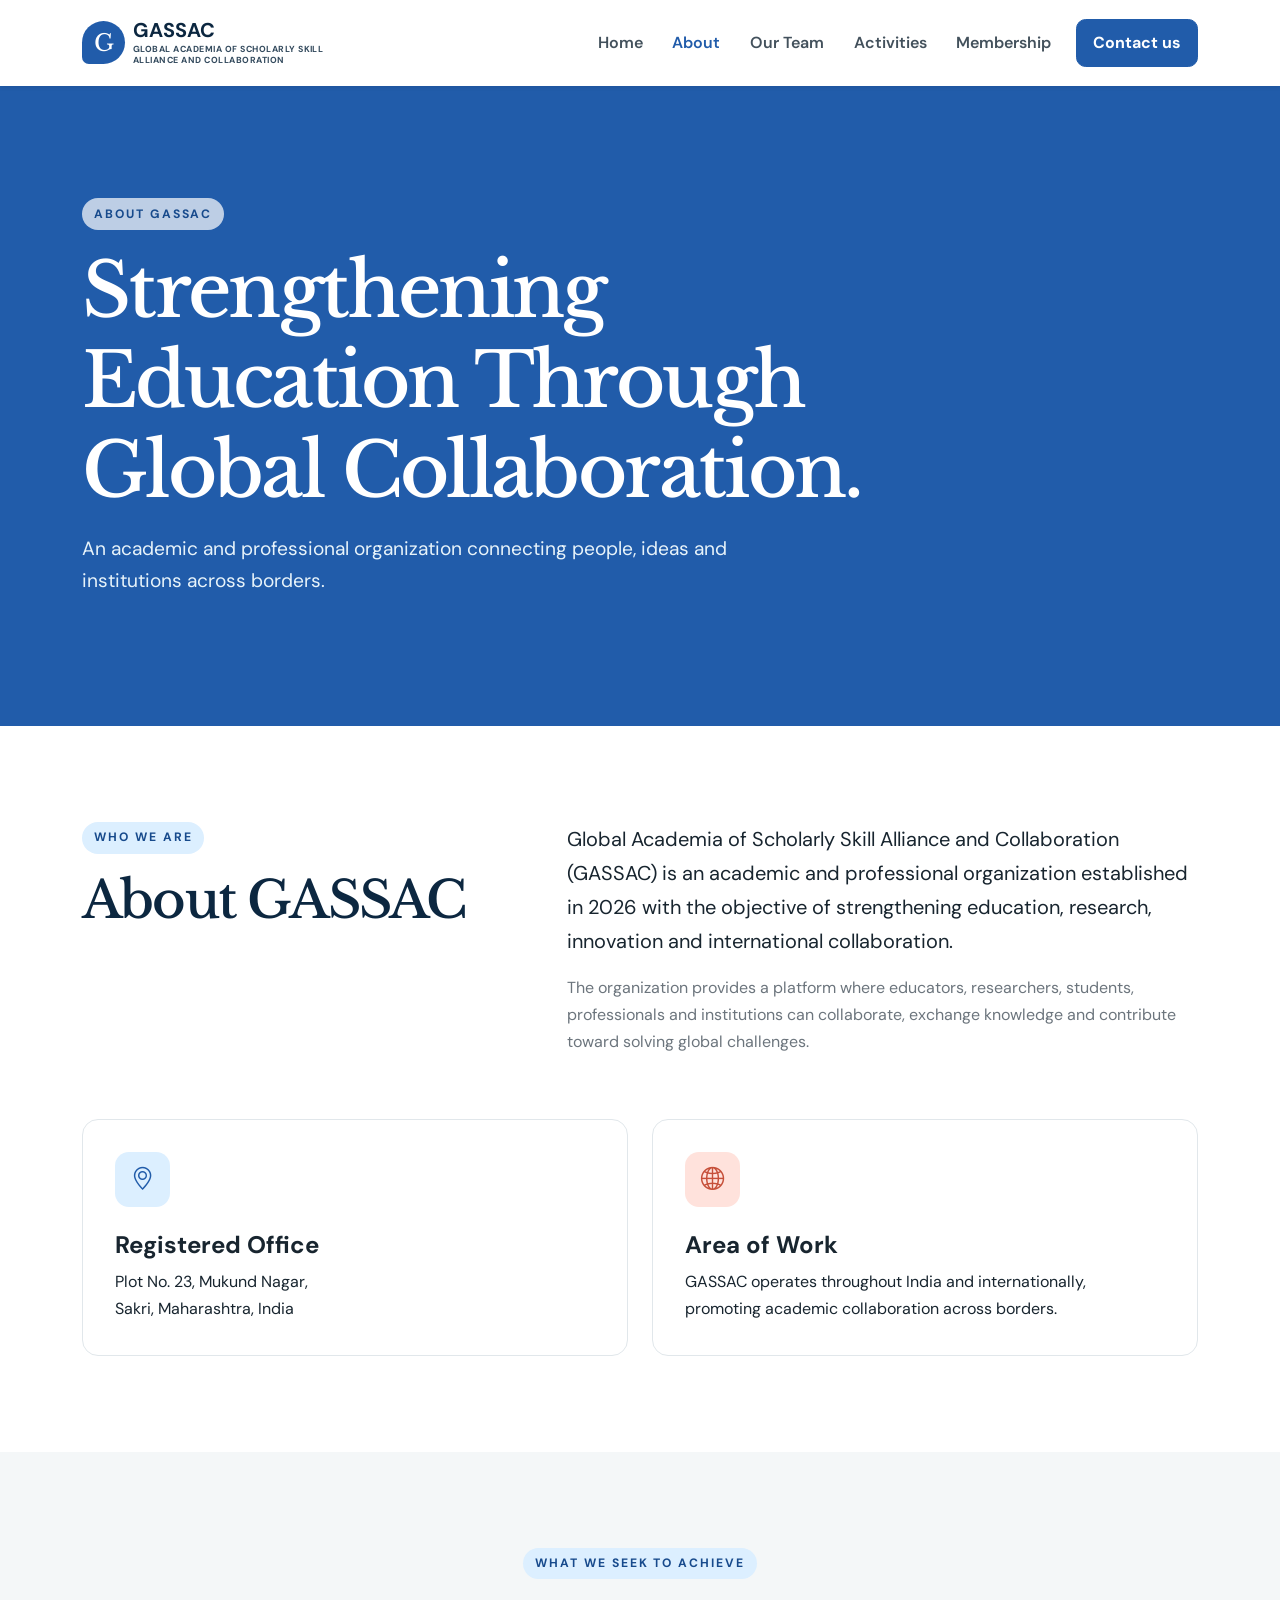
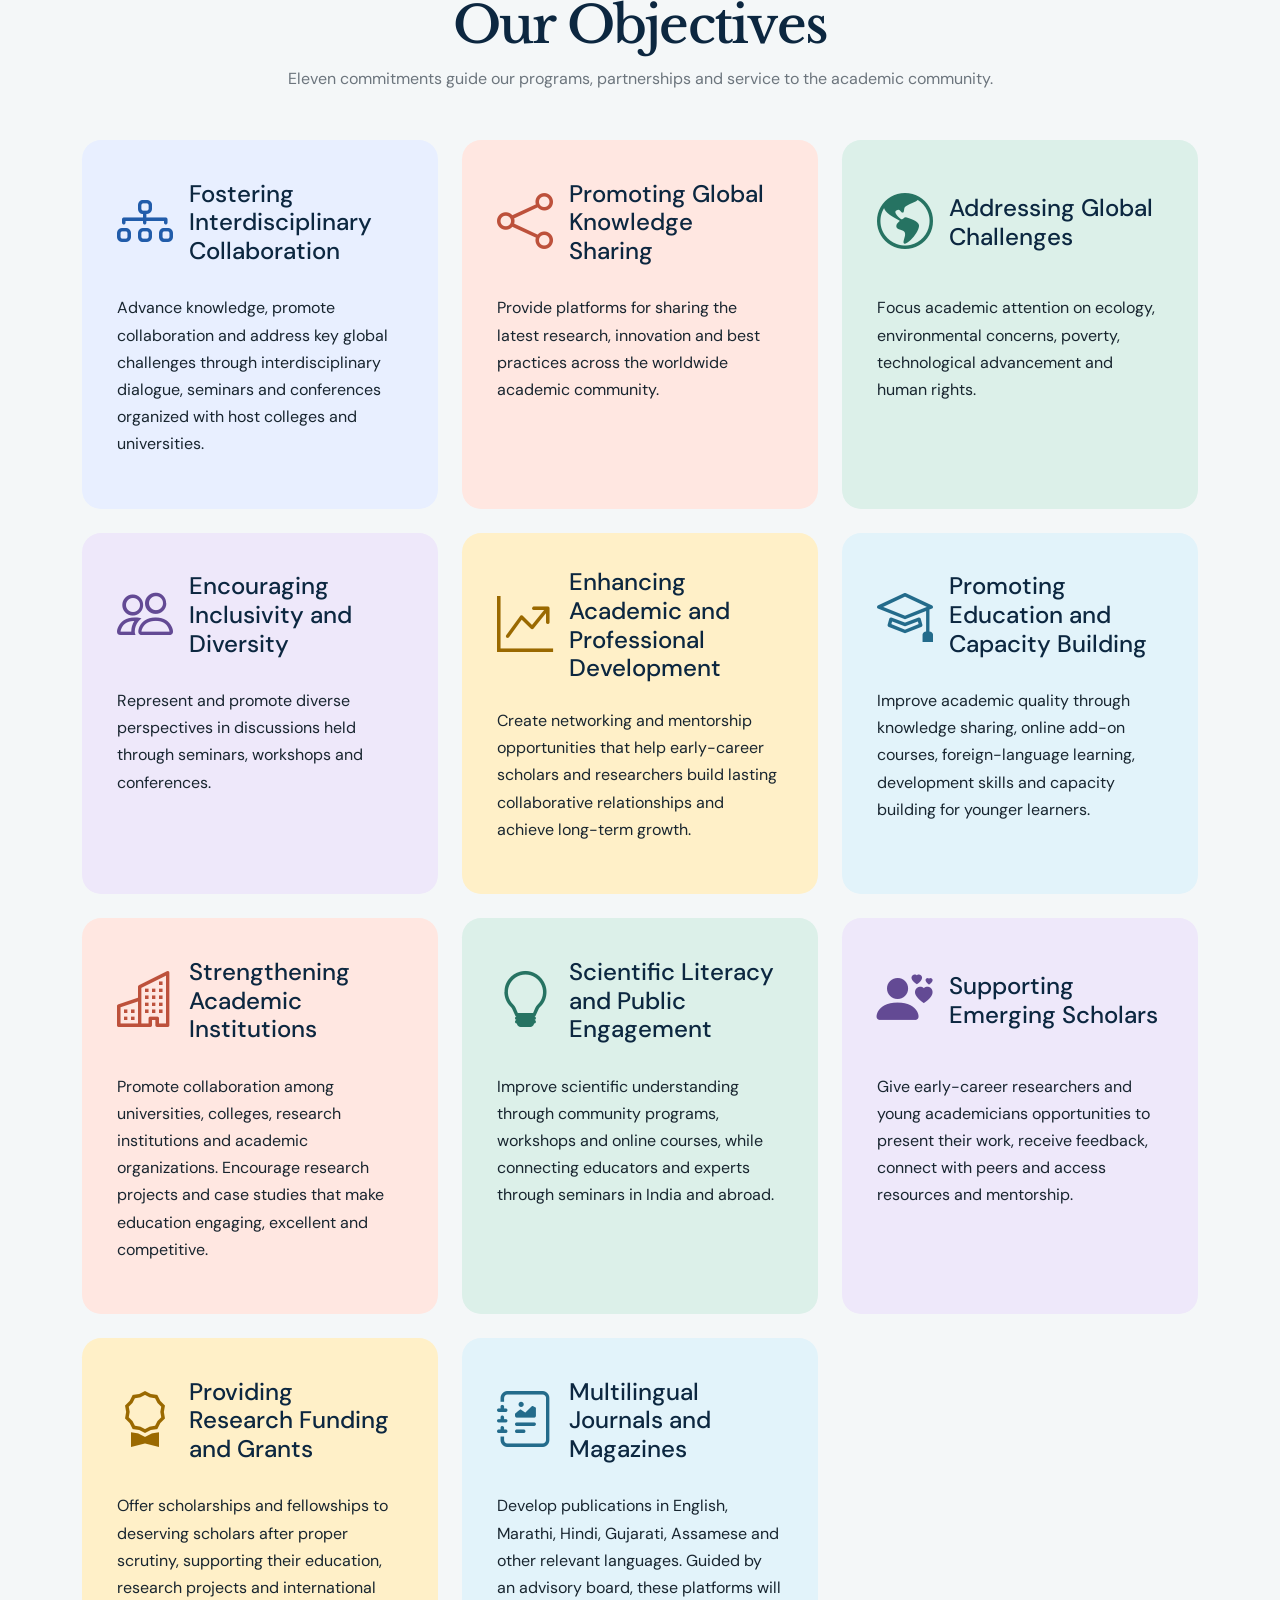
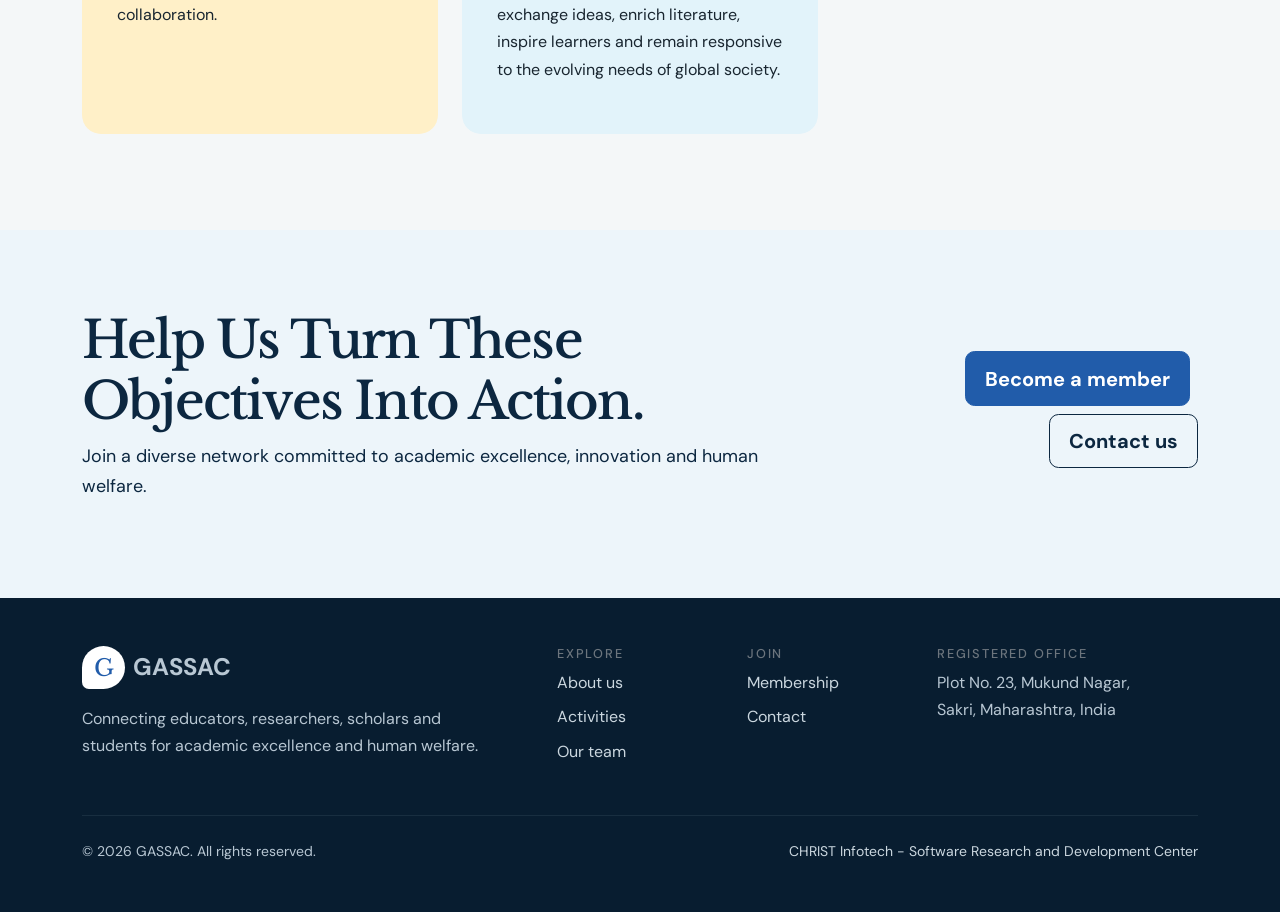
==== about.html @ 6c608369 "Enhancement" ====
<!doctype html>
<html lang="en">
<head>
  <meta charset="utf-8">
  <meta name="viewport" content="width=device-width, initial-scale=1">
  <meta name="description" content="Global Academia of Scholarly Skill Alliance and Collaboration — advancing education, research and global cooperation.">
  <title>About Us | Global Academia</title>
  <link rel="preconnect" href="https://fonts.googleapis.com">
  <link rel="preconnect" href="https://fonts.gstatic.com" crossorigin>
  <link href="https://fonts.googleapis.com/css2?family=DM+Sans:wght@400;500;600;700&family=Libre+Baskerville:wght@700&display=swap" rel="stylesheet">
  <link href="https://cdn.jsdelivr.net/npm/bootstrap@5.3.3/dist/css/bootstrap.min.css" rel="stylesheet">
  <link rel="stylesheet" href="https://cdn.jsdelivr.net/npm/bootstrap-icons@1.11.3/font/bootstrap-icons.min.css">
  <link rel="stylesheet" href="css/style.css">
</head>
<body>
  <a class="skip-link" href="#main">Skip to content</a>

  <nav class="navbar navbar-expand-lg navbar-light bg-white sticky-top shadow-sm" aria-label="Main navigation">
    <div class="container">
      <a class="navbar-brand d-flex align-items-center gap-2" href="index.html">
        <span class="brand-mark">G</span>
        <span class="brand-name">
          <strong>GASSAC</strong>
          <small>Global Academia of Scholarly Skill<br>Alliance and Collaboration</small>
        </span>
      </a>
      <button class="navbar-toggler" type="button" data-bs-toggle="collapse" data-bs-target="#mainNav" aria-controls="mainNav" aria-expanded="false" aria-label="Toggle navigation">
        <span class="navbar-toggler-icon"></span>
      </button>
      <div class="collapse navbar-collapse" id="mainNav">
        <ul class="navbar-nav ms-auto align-items-lg-center gap-lg-1">
          <li class="nav-item"><a class="nav-link" href="index.html">Home</a></li>
          <li class="nav-item"><a class="nav-link active" href="about.html">About</a></li>
          <li class="nav-item"><a class="nav-link" href="team.html">Our Team</a></li>
          <li class="nav-item"><a class="nav-link" href="activities.html">Activities</a></li>
          <li class="nav-item"><a class="nav-link" href="membership.html">Membership</a></li>
          <li class="nav-item ms-lg-2"><a class="btn btn-primary px-3" href="contact.html">Contact us</a></li>
        </ul>
      </div>
    </div>
  </nav>

  <main id="main">
    <section class="page-hero about-hero">
      <div class="container">
        <span class="eyebrow">About GASSAC</span>
        <h1>Strengthening Education Through Global Collaboration.</h1>
        <p>An academic and professional organization connecting people, ideas and institutions across borders.</p>
      </div>
    </section>

    <section class="section">
      <div class="container">
        <div class="row g-5 align-items-start">
          <div class="col-lg-5">
            <span class="eyebrow dark">Who we are</span>
            <h2 class="mt-3">About GASSAC</h2>
          </div>
          <div class="col-lg-7">
            <p class="fs-5">Global Academia of Scholarly Skill Alliance and Collaboration (GASSAC) is an academic and professional organization established in 2026 with the objective of strengthening education, research, innovation and international collaboration.</p>
            <p class="text-secondary">The organization provides a platform where educators, researchers, students, professionals and institutions can collaborate, exchange knowledge and contribute toward solving global challenges.</p>
          </div>
        </div>
        <div class="row g-4 mt-4">
          <div class="col-md-6">
            <article class="feature-card">
              <span class="icon-box"><i class="bi bi-geo-alt"></i></span>
              <h3>Registered Office</h3>
              <p class="mb-0">Plot No. 23, Mukund Nagar,<br>Sakri, Maharashtra, India</p>
            </article>
          </div>
          <div class="col-md-6">
            <article class="feature-card">
              <span class="icon-box coral"><i class="bi bi-globe2"></i></span>
              <h3>Area of Work</h3>
              <p class="mb-0">GASSAC operates throughout India and internationally, promoting academic collaboration across borders.</p>
            </article>
          </div>
        </div>
      </div>
    </section>

    <section class="section soft-bg about-objectives">
      <div class="container">
        <div class="text-center narrow mb-5">
          <span class="eyebrow dark">What we seek to achieve</span>
          <h2 class="mt-3">Our Objectives</h2>
          <p class="text-secondary">Eleven commitments guide our programs, partnerships and service to the academic community.</p>
        </div>
        <div class="row g-4">
          <div class="col-md-6 col-lg-4">
            <article class="activity-card">
              <i class="bi bi-diagram-3"></i>
              <h2>Fostering Interdisciplinary Collaboration</h2>
              <p>Advance knowledge, promote collaboration and address key global challenges through interdisciplinary dialogue, seminars and conferences organized with host colleges and universities.</p>
            </article>
          </div>
          <div class="col-md-6 col-lg-4">
            <article class="activity-card accent">
              <i class="bi bi-share"></i>
              <h2>Promoting Global Knowledge Sharing</h2>
              <p>Provide platforms for sharing the latest research, innovation and best practices across the worldwide academic community.</p>
            </article>
          </div>
          <div class="col-md-6 col-lg-4">
            <article class="activity-card green-card">
              <i class="bi bi-globe-americas"></i>
              <h2>Addressing Global Challenges</h2>
              <p>Focus academic attention on ecology, environmental concerns, poverty, technological advancement and human rights.</p>
            </article>
          </div>
          <div class="col-md-6 col-lg-4">
            <article class="activity-card purple-card">
              <i class="bi bi-people"></i>
              <h2>Encouraging Inclusivity and Diversity</h2>
              <p>Represent and promote diverse perspectives in discussions held through seminars, workshops and conferences.</p>
            </article>
          </div>
          <div class="col-md-6 col-lg-4">
            <article class="activity-card gold-card">
              <i class="bi bi-graph-up-arrow"></i>
              <h2>Enhancing Academic and Professional Development</h2>
              <p>Create networking and mentorship opportunities that help early-career scholars and researchers build lasting collaborative relationships and achieve long-term growth.</p>
            </article>
          </div>
          <div class="col-md-6 col-lg-4">
            <article class="activity-card blue-card">
              <i class="bi bi-mortarboard"></i>
              <h2>Promoting Education and Capacity Building</h2>
              <p>Improve academic quality through knowledge sharing, online add-on courses, foreign-language learning, development skills and capacity building for younger learners.</p>
            </article>
          </div>
          <div class="col-md-6 col-lg-4">
            <article class="activity-card accent">
              <i class="bi bi-buildings"></i>
              <h2>Strengthening Academic Institutions</h2>
              <p>Promote collaboration among universities, colleges, research institutions and academic organizations. Encourage research projects and case studies that make education engaging, excellent and competitive.</p>
            </article>
          </div>
          <div class="col-md-6 col-lg-4">
            <article class="activity-card green-card">
              <i class="bi bi-lightbulb"></i>
              <h2>Scientific Literacy and Public Engagement</h2>
              <p>Improve scientific understanding through community programs, workshops and online courses, while connecting educators and experts through seminars in India and abroad.</p>
            </article>
          </div>
          <div class="col-md-6 col-lg-4">
            <article class="activity-card purple-card">
              <i class="bi bi-person-hearts"></i>
              <h2>Supporting Emerging Scholars</h2>
              <p>Give early-career researchers and young academicians opportunities to present their work, receive feedback, connect with peers and access resources and mentorship.</p>
            </article>
          </div>
          <div class="col-md-6 col-lg-4">
            <article class="activity-card gold-card">
              <i class="bi bi-award"></i>
              <h2>Providing Research Funding and Grants</h2>
              <p>Offer scholarships and fellowships to deserving scholars after proper scrutiny, supporting their education, research projects and international collaboration.</p>
            </article>
          </div>
          <div class="col-md-6 col-lg-4">
            <article class="activity-card blue-card">
              <i class="bi bi-journal-richtext"></i>
              <h2>Multilingual Journals and Magazines</h2>
              <p>Develop publications in English, Marathi, Hindi, Gujarati, Assamese and other relevant languages. Guided by an advisory board, these platforms will exchange ideas, enrich literature, inspire learners and remain responsive to the evolving needs of global society.</p>
            </article>
          </div>
        </div>
      </div>
    </section>

    <section class="impact-band">
      <div class="container">
        <div class="row align-items-center g-4">
          <div class="col-lg-8">
            <h2>Help Us Turn These Objectives Into Action.</h2>
            <p>Join a diverse network committed to academic excellence, innovation and human welfare.</p>
          </div>
          <div class="col-lg-4 text-lg-end">
            <a class="btn btn-light btn-lg me-2 mb-2" href="membership.html">Become a member</a>
            <a class="btn btn-outline-light btn-lg mb-2" href="contact.html">Contact us</a>
          </div>
        </div>
      </div>
    </section>
  </main>

  <footer class="site-footer">
    <div class="container py-5">
      <div class="row g-4 align-items-start">
        <div class="col-lg-5">
          <div class="d-flex align-items-center gap-2 mb-3">
            <span class="brand-mark light">G</span>
            <strong class="fs-4">GASSAC</strong>
          </div>
          <p class="footer-copy">Connecting educators, researchers, scholars and students for academic excellence and human welfare.</p>
        </div>
        <div class="col-6 col-lg-2">
          <h2 class="footer-title text-secondary">Explore</h2>
          <a href="about.html">About us</a>
          <a href="activities.html">Activities</a>
          <a href="team.html">Our team</a>
        </div>
        <div class="col-6 col-lg-2">
          <h2 class="footer-title text-secondary">Join</h2>
          <a href="membership.html">Membership</a>
          <a href="contact.html">Contact</a>
        </div>
        <div class="col-lg-3">
          <h2 class="footer-title text-secondary">Registered office</h2>
          <p>Plot No. 23, Mukund Nagar,<br>Sakri, Maharashtra, India</p>
        </div>
      </div>
      <hr>
      <div class="footer-credit-row small">
        <span>© <span id="year"></span> GASSAC. All rights reserved.</span>
        <div class="footer-credit-links">
          <a href="https://christinfotech.org/" target="_blank" rel="noopener">CHRIST Infotech - Software Research and Development Center</a>
        </div>
      </div>
    </div>
  </footer>

  <script src="https://cdn.jsdelivr.net/npm/bootstrap@5.3.3/dist/js/bootstrap.bundle.min.js"></script>
  <script src="js/main.js"></script>
</body>
</html>
---- css/style.css ----
:root {
    --navy: #0c2740;
    --blue: #215caa;
    --sky: #dcefff;
    --coral: #ef775f;
    --gold: #f0b84b;
    --green: #3b8d79;
    --ink: #18252f;
    --muted: #61707c;
    --soft: #f4f7f8;
    --white: #fff
}

* {
    box-sizing: border-box
}

html {
    scroll-behavior: smooth
}

body {
    font-family: 'DM Sans', sans-serif;
    color: var(--ink);
    line-height: 1.7
}

h1,
h2 {
    font-family: 'Libre Baskerville', serif;
    letter-spacing: -.035em
}

h3 {
    font-weight: 700
}

.skip-link {
    position: absolute;
    top: -50px;
    left: 1rem;
    background: #fff;
    padding: .5rem 1rem;
    z-index: 2000
}

.skip-link:focus {
    top: 1rem
}

.navbar {
    min-height: 78px
}

.navbar-brand {
    color: var(--navy)
}

.navbar-brand small {
    display: block;
    font-size: .62rem;
    letter-spacing: .14em;
    text-transform: uppercase;
    color: var(--muted)
}

.brand-mark {
    display: inline-grid;
    place-items: center;
    width: 43px;
    height: 43px;
    border-radius: 50% 50% 50% 16%;
    background: var(--blue);
    color: #fff;
    font-family: 'Libre Baskerville';
    font-size: 1.45rem
}

.brand-mark.light {
    background: #fff;
    color: var(--blue)
}

.nav-link {
    font-weight: 600;
    color: #43515c !important;
    padding: .65rem .8rem !important
}

.nav-link.active,
.nav-link:hover {
    color: var(--blue) !important
}

.btn {
    font-weight: 700;
    border-radius: .6rem;
    padding: .7rem 1.2rem
}

.btn-primary {
    background: var(--blue);
    border-color: var(--blue)
}

.btn-primary:hover {
    background: #174a8c;
    border-color: #174a8c
}

.hero {
    position: relative;
    overflow: hidden;
    background: linear-gradient(125deg, #eaf5ff 0%, #f8fbfd 57%, #fff3ec 100%)
}

.min-vh-hero {
    min-height: calc(100vh - 78px);
    padding: 5rem 0
}

.hero h1 {
    font-size: clamp(3rem, 7vw, 6.3rem);
    line-height: 1.02;
    color: var(--navy);
    margin: 1rem 0 1.5rem
}

.hero h1 span {
    color: var(--blue)
}

.hero .lead {
    max-width: 690px;
    font-size: 1.25rem;
    color: #4d5d68;
    margin-bottom: 2rem
}

.hero .btn .bi-arrow-right {
    display: inline-block;
    margin-left: .2rem;
    transition: transform .25s ease
}

.hero .btn:hover .bi-arrow-right,
.hero .btn:focus-visible .bi-arrow-right {
    transform: translateX(6px)
}

.eyebrow {
    display: inline-block;
    font-size: .76rem;
    letter-spacing: .16em;
    text-transform: uppercase;
    font-weight: 700;
    color: #174a8c;
    background: rgba(255, 255, 255, .7);
    border-radius: 50rem;
    padding: .35rem .75rem
}

.eyebrow.dark {
    background: var(--sky)
}

.hero-card {
    position: relative;
    background: #FFFFFF;
    border: 1px solid #FFF;
    box-shadow: 0 30px 80px rgba(12, 39, 64, .15);
    backdrop-filter: blur(12px);
    border-radius: 1.5rem;
    padding: 2rem;
    transform: rotate(2deg)
}

.globe {
    font-size: 6rem;
    color: var(--blue);
    line-height: 1
}

.quote {
    font-family: 'Libre Baskerville';
    font-size: 1.3rem;
    line-height: 1.55;
    margin: 1.5rem 0
}

.mini-stat {
    display: inline-flex;
    flex-direction: column;
    margin-right: 2rem
}

.mini-stat strong {
    color: var(--coral);
    font-size: 1.15rem
}

.mini-stat span {
    font-size: .8rem;
    text-transform: uppercase;
    letter-spacing: .1em
}

.hero-orb {
    position: absolute;
    border-radius: 50%;
    filter: blur(1px)
}

.orb-one {
    width: 230px;
    height: 230px;
    background: rgba(33, 92, 170, .09);
    top: -60px;
    right: 8%
}

.orb-two {
    width: 140px;
    height: 140px;
    background: rgba(239, 119, 95, .15);
    bottom: 5%;
    left: 42%
}

.section {
    padding: 6rem 0
}

.section h2,
.impact-band h2,
.cta h2 {
    font-size: clamp(2rem, 4vw, 3.4rem);
    color: var(--navy)
}

.feature-card {
    height: 100%;
    padding: 2rem;
    border: 1px solid #e1e7eb;
    border-radius: 1rem;
    transition: .25s;
    background: #fff
}

.feature-card:hover {
    transform: translateY(-6px);
    box-shadow: 0 18px 45px rgba(12, 39, 64, .1)
}

.feature-card h3 {
    font-size: 1.5rem
}

.icon-box {
    display: grid;
    place-items: center;
    width: 55px;
    height: 55px;
    border-radius: 14px;
    background: var(--sky);
    color: var(--blue);
    font-size: 1.45rem;
    margin-bottom: 1.5rem
}

.icon-box.coral {
    background: #ffe2dc;
    color: #c64f39
}

.icon-box.gold {
    background: #fff0c9;
    color: #a36c00
}

.impact-band {
    background: #edf5fa;
    color: var(--navy);
    padding: 5rem 0
}

.impact-band h2 {
    color: var(--navy)
}

.impact-band p {
    max-width: 750px;
    font-size: 1.12rem;
    color: var(--navy)
}

.impact-band .eyebrow {
    color: var(--navy);
    background: #fff
}

.impact-band .btn-light {
    color: #fff;
    background: var(--blue);
    border-color: var(--blue)
}

.impact-band .btn-light:hover {
    background: #174a8c;
    border-color: #174a8c
}

.impact-band .btn-outline-light {
    color: var(--navy);
    border-color: var(--navy)
}

.impact-band .btn-outline-light:hover {
    color: #fff;
    background: var(--navy)
}

.page-hero {
    padding: 7rem 0;
    background: linear-gradient(120deg, var(--navy), #174f78);
    color: #e7f3fa
}

.page-hero h1 {
    color: #fff;
    font-size: clamp(2.8rem, 6vw, 4.7rem);
    max-width: 900px;
    margin: 1rem 0
}

.page-hero p {
    font-size: 1.2rem;
    max-width: 690px
}

.about-hero {
    background: linear-gradient(120deg, #5c4419, #a3792e)
}

.team-hero {
    background: linear-gradient(120deg, #14314a, #315e71)
}

.activity-hero {
    background: linear-gradient(120deg, #3e356c, #735a9b)
}

.membership-hero {
    background: linear-gradient(120deg, #783d32, #bd654f)
}

.contact-hero {
    background: linear-gradient(120deg, #155b57, #32877a)
}

.hero,
.page-hero,
.about-hero,
.team-hero,
.activity-hero,
.membership-hero,
.contact-hero {
    background: var(--blue)
}

.hero h1,
.hero h1 span,
.hero .lead {
    color: #fff
}

.hero .btn-outline-dark {
    color: #fff;
    border-color: #fff
}

.hero .btn-outline-dark:hover {
    color: var(--blue);
    background: #fff
}

.soft-bg {
    background: var(--soft)
}

.statement-card {
    height: 100%;
    border-radius: 1.25rem;
    padding: 2.5rem;
    background: #dcefff
}

.statement-card span {
    font-weight: 700;
    letter-spacing: .15em;
    color: var(--blue)
}

.statement-card h2 {
    font-size: 2.2rem;
    margin: 2rem 0 1rem
}

.dark-card {
    background: var(--navy);
    color: #dce7ef
}

.dark-card h2 {
    color: #fff
}

.dark-card span {
    color: #82b6eb
}

.value {
    text-align: center;
    padding: 1rem
}

.value i {
    display: inline-grid;
    place-items: center;
    width: 64px;
    height: 64px;
    border-radius: 50%;
    background: var(--soft);
    font-size: 1.5rem;
    color: var(--blue);
    margin-bottom: 1rem
}

.value h3 {
    font-size: 1.15rem
}

.narrow {
    max-width: 720px;
    margin-inline: auto
}

.person-card {
    display: flex;
    align-items: center;
    gap: 1.2rem;
    height: 100%;
    padding: 1.5rem;
    border-radius: 1rem;
    background: var(--soft);
    border: 1px solid #e3e8eb
}

.avatar {
    flex: 0 0 auto;
    display: grid;
    place-items: center;
    width: 64px;
    height: 64px;
    border-radius: 50% 50% 50% 18%;
    background: var(--navy);
    color: #fff;
    font-family: 'Libre Baskerville';
    font-size: 1.5rem
}

.person-card h2 {
    font-family: 'DM Sans';
    font-size: 1.08rem;
    letter-spacing: 0;
    margin: 0
}

.person-card p {
    margin: 0;
    color: var(--blue);
    font-size: .9rem;
    font-weight: 600
}

.cta {
    padding: 5rem 0;
    background: #edf5fa
}

.cta p {
    color: var(--muted);
    font-size: 1.1rem
}

.activity-card {
    position: relative;
    overflow: hidden;
    height: 100%;
    min-height: 280px;
    padding: 2.2rem;
    border-radius: 1.2rem;
    background: #e8efff
}

.activity-card > i {
    display: block;
    font-size: 3.5rem;
    color: var(--blue);
    margin: 0 0 1.25rem
}

.activity-card h2 {
    font-family: 'DM Sans';
    font-size: 1.5rem;
    letter-spacing: 0
}

.activity-card.accent {
    background: #ffe7e1
}

.activity-card.accent > i {
    color: #bd513b
}

.activity-card.gold-card {
    background: #fff0c8
}

.activity-card.gold-card > i {
    color: #9a6900
}

.activity-card.green-card {
    background: #dcf0e9
}

.activity-card.green-card > i {
    color: #267362
}

.activity-card.purple-card {
    background: #eee8fa
}

.activity-card.purple-card > i {
    color: #634a94
}

.activity-card.blue-card {
    background: #e2f3fa
}

.activity-card.blue-card > i {
    color: #236b8b
}

.check-list {
    list-style: none;
    padding: 0;
    margin: 0
}

.check-list li {
    display: flex;
    gap: 1rem;
    align-items: center;
    padding: 1.1rem 0;
    border-bottom: 1px solid #dce2e6;
    font-weight: 600
}

.check-list i {
    display: grid;
    place-items: center;
    flex: 0 0 auto;
    width: 34px;
    height: 34px;
    border-radius: 50%;
    background: #dff2eb;
    color: #267362
}

.fee-table {
    background: #fff;
    border-radius: 1rem;
    box-shadow: 0 12px 35px rgba(12, 39, 64, .08)
}

.fee-table th {
    background: var(--navy);
    color: #fff;
    padding: 1.2rem;
    border: 0
}

.fee-table th:first-child {
    border-radius: 1rem 0 0
}

.fee-table th:last-child {
    border-radius: 0 1rem 0 0
}

.fee-table td {
    padding: 1.1rem 1.2rem
}

.contact-detail {
    display: flex;
    gap: 1rem;
    margin: 2rem 0
}

.contact-detail>i {
    display: grid;
    place-items: center;
    width: 48px;
    height: 48px;
    flex: 0 0 auto;
    border-radius: 12px;
    background: #dff2eb;
    color: #267362;
    font-size: 1.2rem
}

.contact-detail h3 {
    font-size: 1rem;
    margin: 0
}

.contact-detail p {
    color: var(--muted)
}

.contact-note {
    font-size: .85rem;
    color: var(--muted);
    border-left: 3px solid var(--gold);
    padding-left: 1rem
}

.contact-form {
    background: var(--soft);
    padding: 2.5rem;
    border-radius: 1.25rem
}

.form-control,
.form-select {
    border: 1px solid #d5dde2;
    border-radius: .55rem;
    padding: .85rem;
    background: #fff
}

.form-control:focus,
.form-select:focus {
    border-color: var(--blue);
    box-shadow: 0 0 0 .2rem rgba(33, 92, 170, .12)
}

.form-label {
    font-weight: 600
}

.site-footer {
    background: #081d30;
    color: #b8c7d3
}

.site-footer a {
    display: block;
    color: #cbd7df;
    text-decoration: none;
    margin: .45rem 0
}

.site-footer a:hover {
    color: #fff
}

.footer-title {
    font-family: 'DM Sans';
    font-size: .8rem;
    text-transform: uppercase;
    letter-spacing: .14em;
    color: #fff
}

.footer-copy {
    max-width: 420px
}

.site-footer hr {
    border-color: #496071;
    margin: 2.5rem 0 1.5rem
}

html,
body {
    max-width: 100%;
    overflow-x: clip
}

.navbar {
    min-height: 86px;
    position: sticky !important;
    top: 0;
    z-index: 1030
}

.brand-name {
    line-height: 1.05
}

.brand-name>strong {
    display: block
}

.navbar-brand .brand-name small {
    margin-top: .22rem;
    font-size: .55rem;
    line-height: 1.25;
    letter-spacing: .055em;
    color: #334a5d;
    font-weight: 700
}

.footer-credit-row {
    display: flex;
    justify-content: space-between;
    align-items: flex-end;
    gap: 2rem
}

.footer-credit-links {
    display: flex;
    flex-direction: column;
    align-items: flex-end;
    text-align: right;
    gap: .25rem
}

.footer-credit-links a {
    display: block;
    margin: 0
}

.activity-card {
    transition: transform .25s ease, box-shadow .25s ease
}

.activity-card:hover {
    transform: translateY(-6px);
    box-shadow: 0 18px 45px rgba(12, 39, 64, .12)
}

.about-objectives .activity-card {
    display: grid;
    grid-template-columns: auto minmax(0, 1fr);
    align-content: start;
    column-gap: 1rem
}

.about-objectives .activity-card>i {
    margin: 0;
    align-self: center
}

.about-objectives .activity-card>h2 {
    margin: 0;
    align-self: center
}

.about-objectives .activity-card>p {
    grid-column: 1 / -1;
    margin-top: 1.5rem
}

.welcome-panel {
    position: relative;
    overflow: hidden;
    padding: clamp(2rem, 5vw, 4rem);
    border-radius: 1.5rem;
    background: linear-gradient(135deg, #f0f7ff, #fff7f1);
    border: 1px solid #dfeaf2
}

.welcome-panel::after {
    content: "G";
    position: absolute;
    right: -1rem;
    bottom: -5rem;
    font: 700 16rem/1 'Libre Baskerville', serif;
    color: rgba(33, 92, 170, .05)
}

.welcome-point {
    display: flex;
    gap: .8rem;
    align-items: center;
    font-weight: 700;
    color: var(--navy)
}

.welcome-point i {
    display: grid;
    place-items: center;
    width: 38px;
    height: 38px;
    border-radius: 50%;
    background: #fff;
    color: var(--blue);
    box-shadow: 0 5px 18px rgba(12, 39, 64, .08)
}

.purpose-card {
    height: 100%;
    padding: clamp(2rem, 4vw, 3rem);
    border-radius: 1.4rem;
    background: #fff;
    border: 1px solid #e0e8ed;
    box-shadow: 0 15px 45px rgba(12, 39, 64, .07)
}

.purpose-card.mission {
    background: var(--blue);
    color: #fff
}

.purpose-card.mission h2 {
    color: #fff
}

.purpose-card.mission .eyebrow {
    color: #fff;
    background: rgba(255, 255, 255, .15)
}

.mission-grid {
    display: grid;
    grid-template-columns: repeat(2, minmax(0, 1fr));
    gap: .75rem
}

.mission-item {
    display: flex;
    gap: .65rem;
    align-items: flex-start;
    padding: .8rem;
    border-radius: .7rem;
    background: rgba(255, 255, 255, .08)
}

.mission-item i {
    color: #fff
}

.membership-picker {
    max-width: 880px;
    margin: auto;
    padding: clamp(1.5rem, 4vw, 3rem);
    background: #fff;
    border-radius: 1.4rem;
    box-shadow: 0 18px 55px rgba(12, 39, 64, .1)
}

.contribution-result {
    min-height: 180px;
    display: grid;
    place-items: center;
    padding: 1.5rem;
    border-radius: 1rem;
    text-align: center;
    background: var(--blue);
    color: #fff;
    font-size: 1.15rem;
    font-weight: 700
}

.contribution-result strong {
    display: block;
    margin: .45rem 0;
    color: #fff;
    font-family: 'Libre Baskerville', serif;
    font-size: clamp(2.5rem, 6vw, 4rem);
    font-weight: 700;
    line-height: 1
}

.activity-image-card {
    height: 100%;
    display: flex;
    flex-direction: column;
    overflow: hidden;
    border: 1px solid #e0e7eb;
    border-radius: 1.1rem;
    box-shadow: 0 10px 30px rgba(12, 39, 64, .07);
    transition: transform .25s ease, box-shadow .25s ease
}

.activity-image-card:hover {
    transform: translateY(-6px);
    box-shadow: 0 18px 45px rgba(12, 39, 64, .13)
}

.activity-image-card .card-img-top {
    width: 100%;
    height: 245px;
    object-fit: cover
}

.activity-image-card .card-title {
    color: var(--navy);
    font-size: 1.3rem;
    font-weight: 700
}

.activity-image-card .card-body {
    flex: 1;
    padding: 1.5rem;
    background: #fff
}

.card-body p {
    margin-top: 20px;
    
}

.event-meta {
    display: flex;
    flex-wrap: wrap;
    gap: .5rem 1rem;
    color: var(--muted);
    font-size: .85rem
}

@media(max-width:991.98px) {
    .navbar-collapse {
        padding: 1rem 0
    }

    .min-vh-hero {
        min-height: auto
    }

    .hero-card {
        transform: none
    }

    .section {
        padding: 4.5rem 0
    }
}

@media(max-width:575.98px) {
    .hero h1 {
        font-size: 3rem
    }

    .min-vh-hero {
        padding: 4rem 0
    }

    .page-hero {
        padding: 5rem 0
    }

    .section {
        padding: 3.75rem 0
    }

    .hero-card,
    .contact-form,
    .statement-card {
        padding: 1.5rem
    }

    .activity-card {
        min-height: 260px
    }

    .fee-table {
        font-size: .88rem
    }

    .fee-table th,
    .fee-table td {
        padding: .85rem .7rem
    }

    .navbar-brand {
        max-width: calc(100vw - 82px);
        gap: .45rem !important
    }

    .navbar-brand .brand-mark {
        width: 38px;
        height: 38px;
        flex: 0 0 38px
    }

    .navbar-brand .brand-name small {
        font-size: .46rem;
        letter-spacing: .025em
    }

    .footer-credit-row {
        flex-direction: column;
        align-items: flex-start;
        gap: .75rem
    }

    .footer-credit-links {
        align-items: flex-start;
        text-align: left
    }

    .mission-grid {
        grid-template-columns: 1fr
    }
}
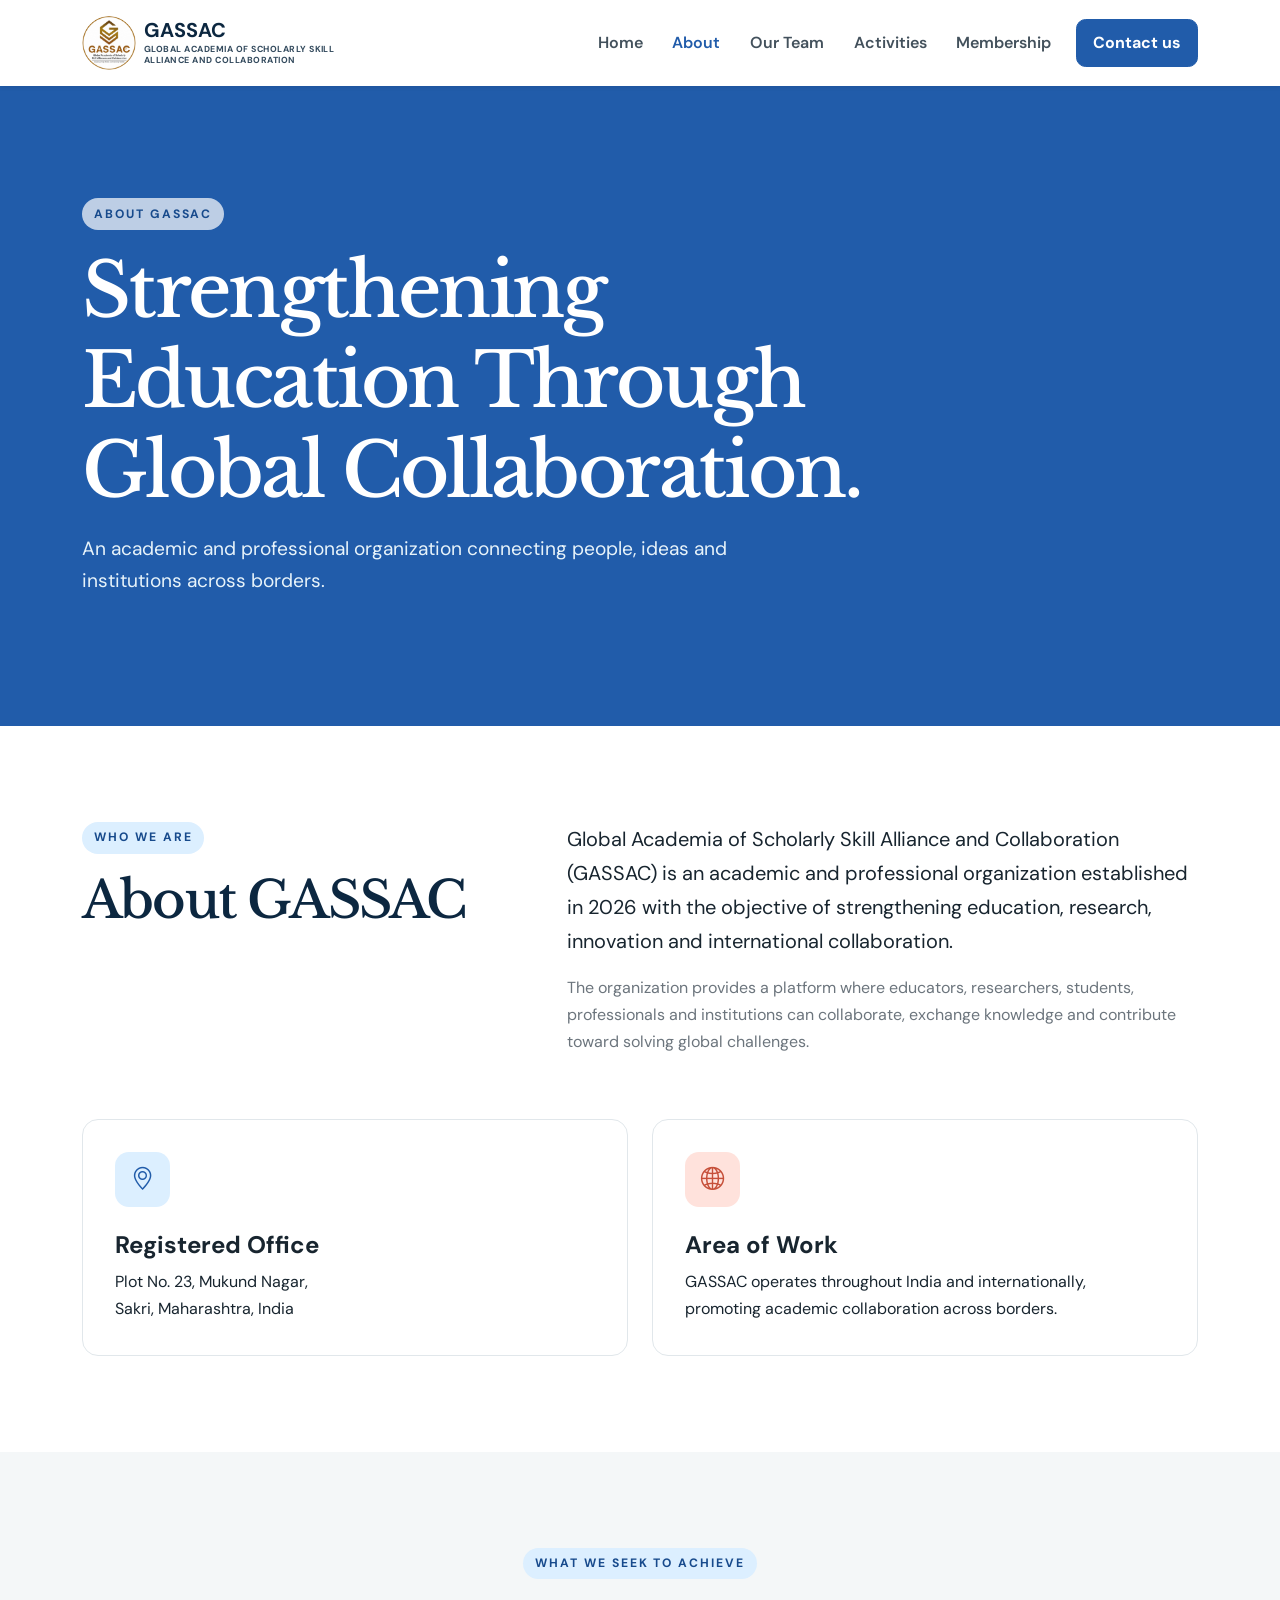
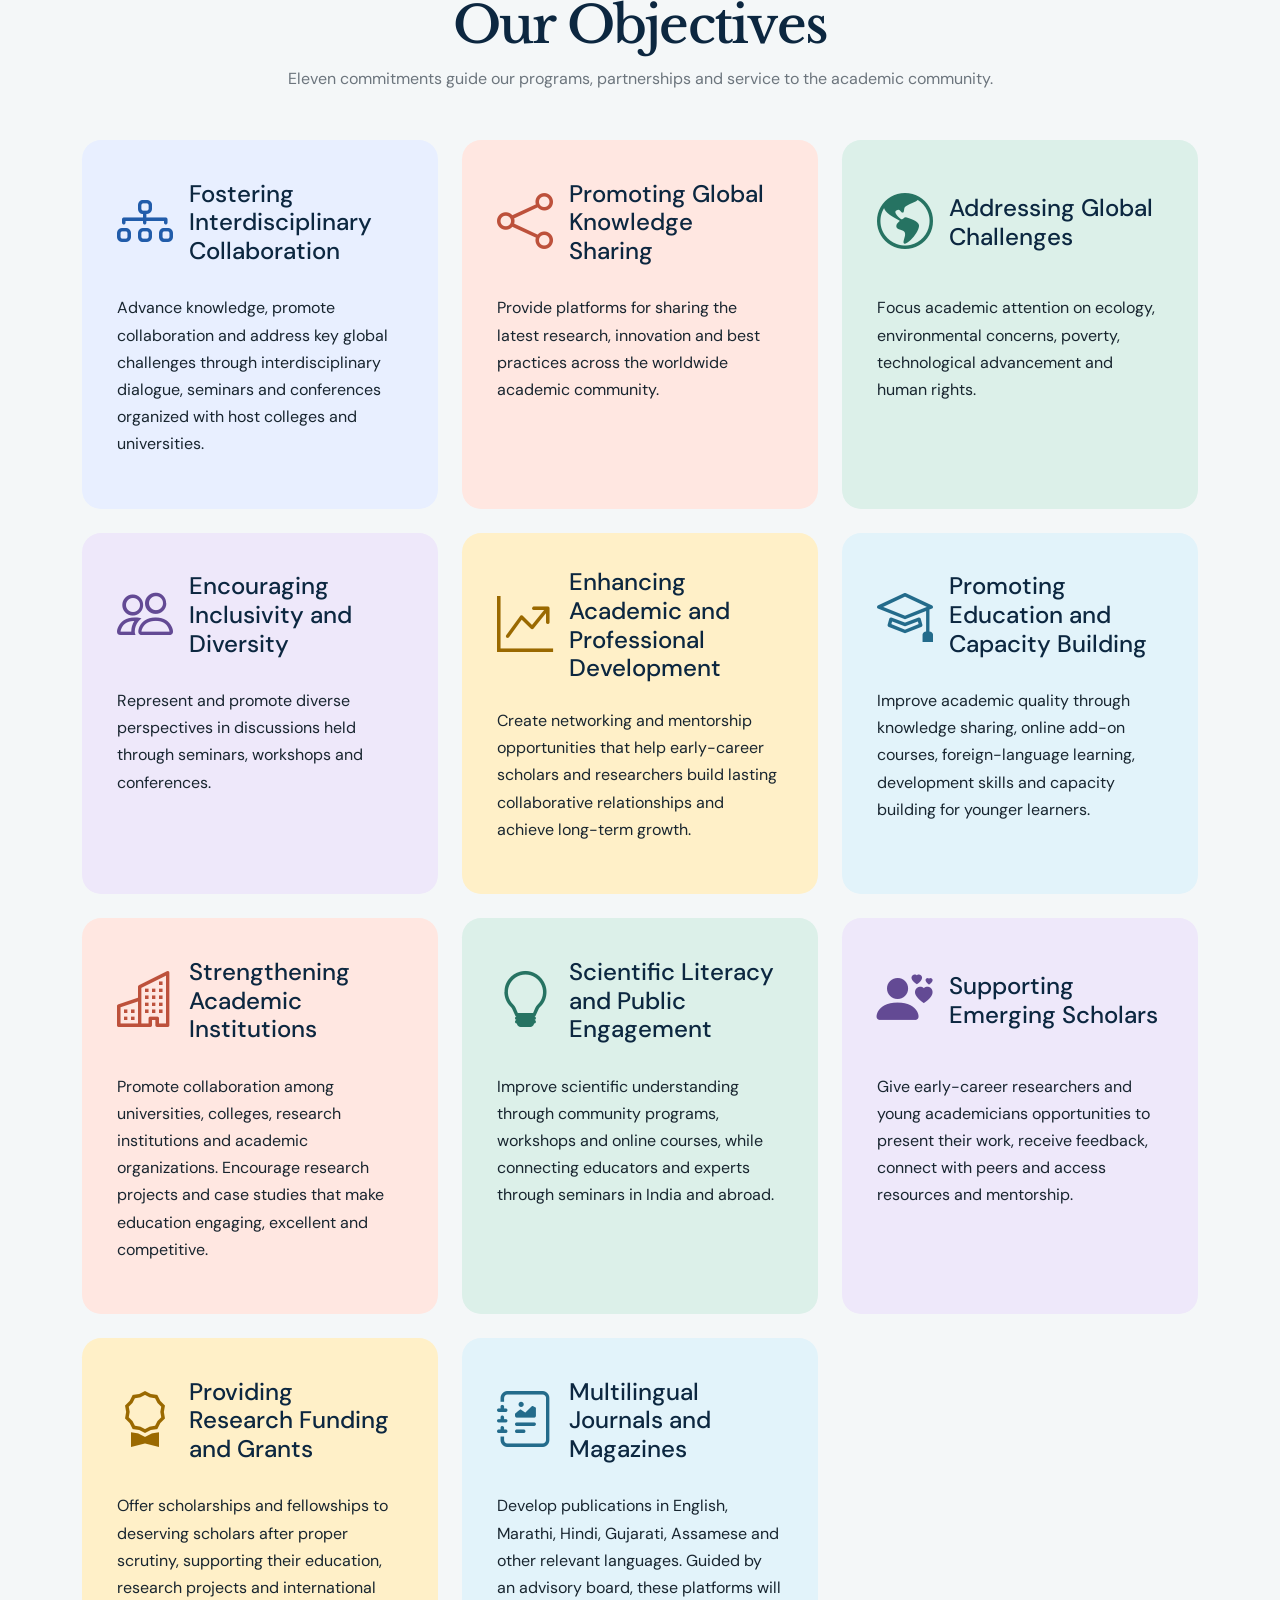
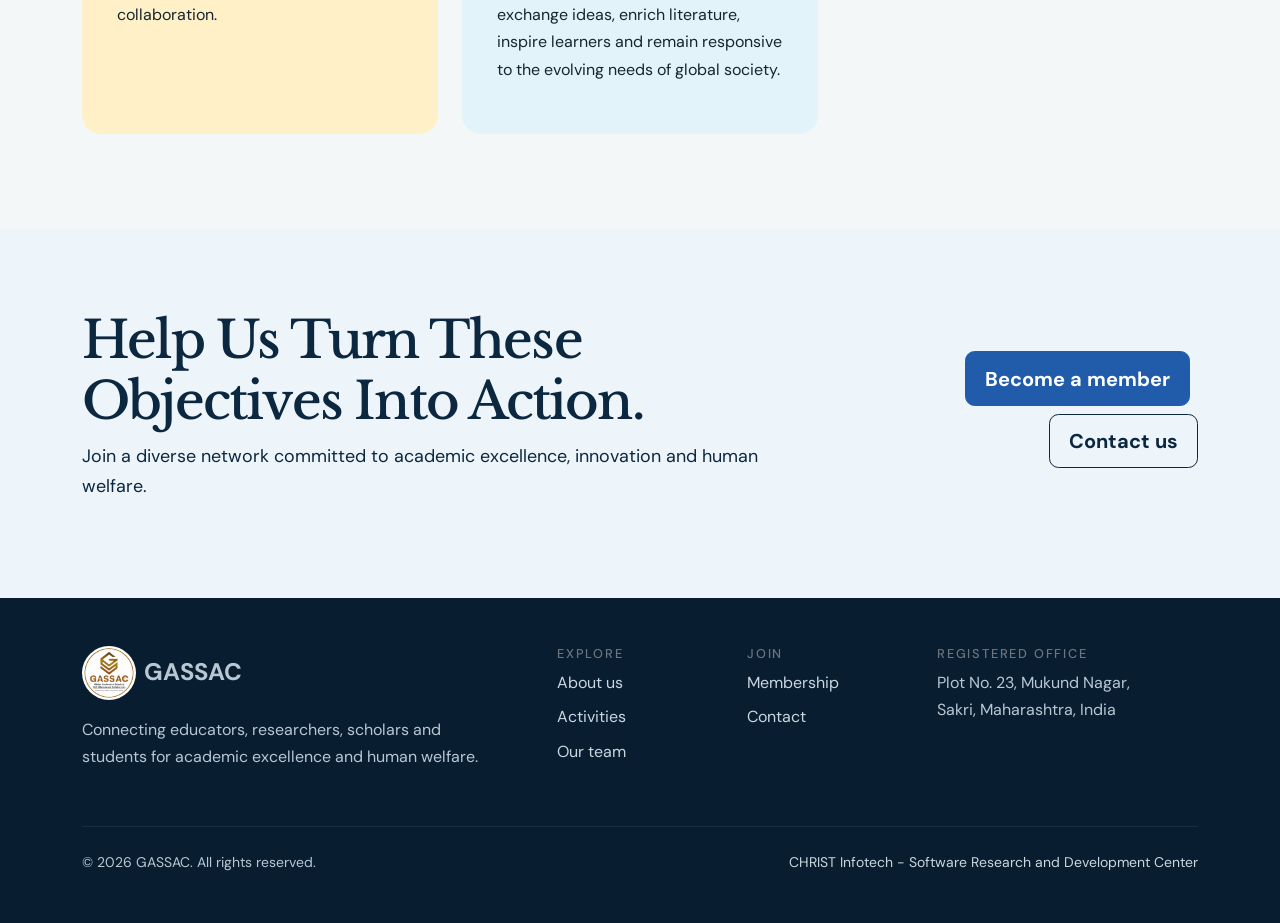
==== commit 6cce658c: "Changes" ====
--- a/about.html
+++ b/about.html
@@ -18,7 +18,7 @@
   <nav class="navbar navbar-expand-lg navbar-light bg-white sticky-top shadow-sm" aria-label="Main navigation">
     <div class="container">
       <a class="navbar-brand d-flex align-items-center gap-2" href="index.html">
-        <span class="brand-mark">G</span>
+        <img class="brand-logo" src="assets/images/logo.jpeg" alt="GASSAC logo">
         <span class="brand-name">
           <strong>GASSAC</strong>
           <small>Global Academia of Scholarly Skill<br>Alliance and Collaboration</small>
@@ -190,7 +190,7 @@
       <div class="row g-4 align-items-start">
         <div class="col-lg-5">
           <div class="d-flex align-items-center gap-2 mb-3">
-            <span class="brand-mark light">G</span>
+            <img class="brand-logo footer-logo" src="assets/images/logo.jpeg" alt="GASSAC logo">
             <strong class="fs-4">GASSAC</strong>
           </div>
           <p class="footer-copy">Connecting educators, researchers, scholars and students for academic excellence and human welfare.</p>
--- a/css/style.css
+++ b/css/style.css
@@ -81,6 +81,19 @@
     color: var(--blue)
 }
 
+.brand-logo {
+    width: 54px;
+    height: 54px;
+    flex: 0 0 54px;
+    border-radius: 50%;
+    object-fit: contain
+}
+
+.footer-logo {
+    background: #fff;
+    border: 2px solid rgba(255, 255, 255, .2)
+}
+
 .nav-link {
     font-weight: 600;
     color: #43515c !important;
@@ -447,33 +460,44 @@
 
 .person-card {
     display: flex;
+    flex-direction: column;
     align-items: center;
-    gap: 1.2rem;
+    justify-content: flex-start;
+    gap: 0;
     height: 100%;
-    padding: 1.5rem;
+    padding: 1.75rem 1rem 1.4rem;
     border-radius: 1rem;
     background: var(--soft);
-    border: 1px solid #e3e8eb
-}
-
-.avatar {
-    flex: 0 0 auto;
-    display: grid;
-    place-items: center;
-    width: 64px;
-    height: 64px;
-    border-radius: 50% 50% 50% 18%;
-    background: var(--navy);
-    color: #fff;
-    font-family: 'Libre Baskerville';
-    font-size: 1.5rem
+    border: 1px solid #e3e8eb;
+    text-align: center;
+    transition: transform .25s ease, box-shadow .25s ease
+}
+
+.person-card:hover {
+    transform: translateY(-5px);
+    box-shadow: 0 16px 38px rgba(12, 39, 64, .11)
+}
+
+.team-column {
+    width: 100%
+}
+
+.team-photo {
+    width: 145px;
+    height: 145px;
+    margin-bottom: 1.25rem;
+    border: 5px solid rgba(255, 255, 255, .85);
+    border-radius: 50%;
+    background: #e2e7eb;
+    object-fit: cover;
+    box-shadow: 0 8px 22px rgba(12, 39, 64, .1)
 }
 
 .person-card h2 {
     font-family: 'DM Sans';
-    font-size: 1.08rem;
+    font-size: 1.05rem;
     letter-spacing: 0;
-    margin: 0
+    margin: 0 0 .3rem
 }
 
 .person-card p {
@@ -481,6 +505,67 @@
     color: var(--blue);
     font-size: .9rem;
     font-weight: 600
+}
+
+.team-contact-links {
+    display: flex;
+    flex-direction: column;
+    align-items: center;
+    gap: .4rem;
+    width: 100%;
+    min-height: 3.8rem;
+    margin-top: .85rem
+}
+
+.team-contact-link {
+    display: inline-flex;
+    align-items: center;
+    justify-content: center;
+    gap: .45rem;
+    max-width: 100%;
+    color: var(--blue);
+    font-size: .78rem;
+    font-weight: 600;
+    text-decoration: none;
+    overflow-wrap: anywhere;
+    transition: color .2s ease, transform .2s ease
+}
+
+.team-contact-link.unavailable {
+    color: #7b8790;
+    cursor: default;
+    font-weight: 500
+}
+
+.team-contact-link.unavailable:hover {
+    color: #7b8790;
+    transform: none
+}
+
+.team-contact-link i {
+    flex: 0 0 auto;
+    font-size: 1rem
+}
+
+.team-contact-link:hover {
+    color: var(--navy);
+    transform: translateY(-2px)
+}
+
+@media (min-width: 576px) {
+    .team-column { width: 50% }
+}
+
+@media (min-width: 768px) {
+    .team-column { width: 33.333333% }
+}
+
+@media (min-width: 992px) {
+    .team-column { width: 25% }
+}
+
+@media (min-width: 1200px) {
+    .team-column { width: 20% }
 }
 
 .cta {
@@ -823,6 +908,11 @@
     background: #fff;
     border: 1px solid #e0e8ed;
     box-shadow: 0 15px 45px rgba(12, 39, 64, .07)
+}
+
+.purpose-card:not(.mission) {
+    background: #f4f7f8;
+    box-shadow: none
 }
 
 .purpose-card.mission {
@@ -890,6 +980,40 @@
     line-height: 1
 }
 
+.membership-note {
+    padding: clamp(1.5rem, 4vw, 3rem);
+    border-left: 5px solid var(--blue);
+    border-radius: 0 1rem 1rem 0;
+    background: #fff;
+    box-shadow: 0 12px 35px rgba(12, 39, 64, .08)
+}
+
+.membership-note .note-label {
+    display: inline-block;
+    margin-bottom: .8rem;
+    padding: .3rem .75rem;
+    border-radius: 50rem;
+    color: #fff;
+    background: var(--blue);
+    font-size: .78rem;
+    font-weight: 700;
+    letter-spacing: .12em;
+    text-transform: uppercase
+}
+
+.membership-note h2 {
+    font-size: clamp(1.8rem, 3vw, 2.5rem)
+}
+
+.membership-note ol {
+    margin-bottom: 0;
+    padding-left: 1.25rem
+}
+
+.membership-note li {
+    padding: .4rem 0 .4rem .35rem
+}
+
 .activity-image-card {
     height: 100%;
     display: flex;
@@ -1002,6 +1126,12 @@
         flex: 0 0 38px
     }
 
+    .navbar-brand .brand-logo {
+        width: 42px;
+        height: 42px;
+        flex-basis: 42px
+    }
+
     .navbar-brand .brand-name small {
         font-size: .46rem;
         letter-spacing: .025em
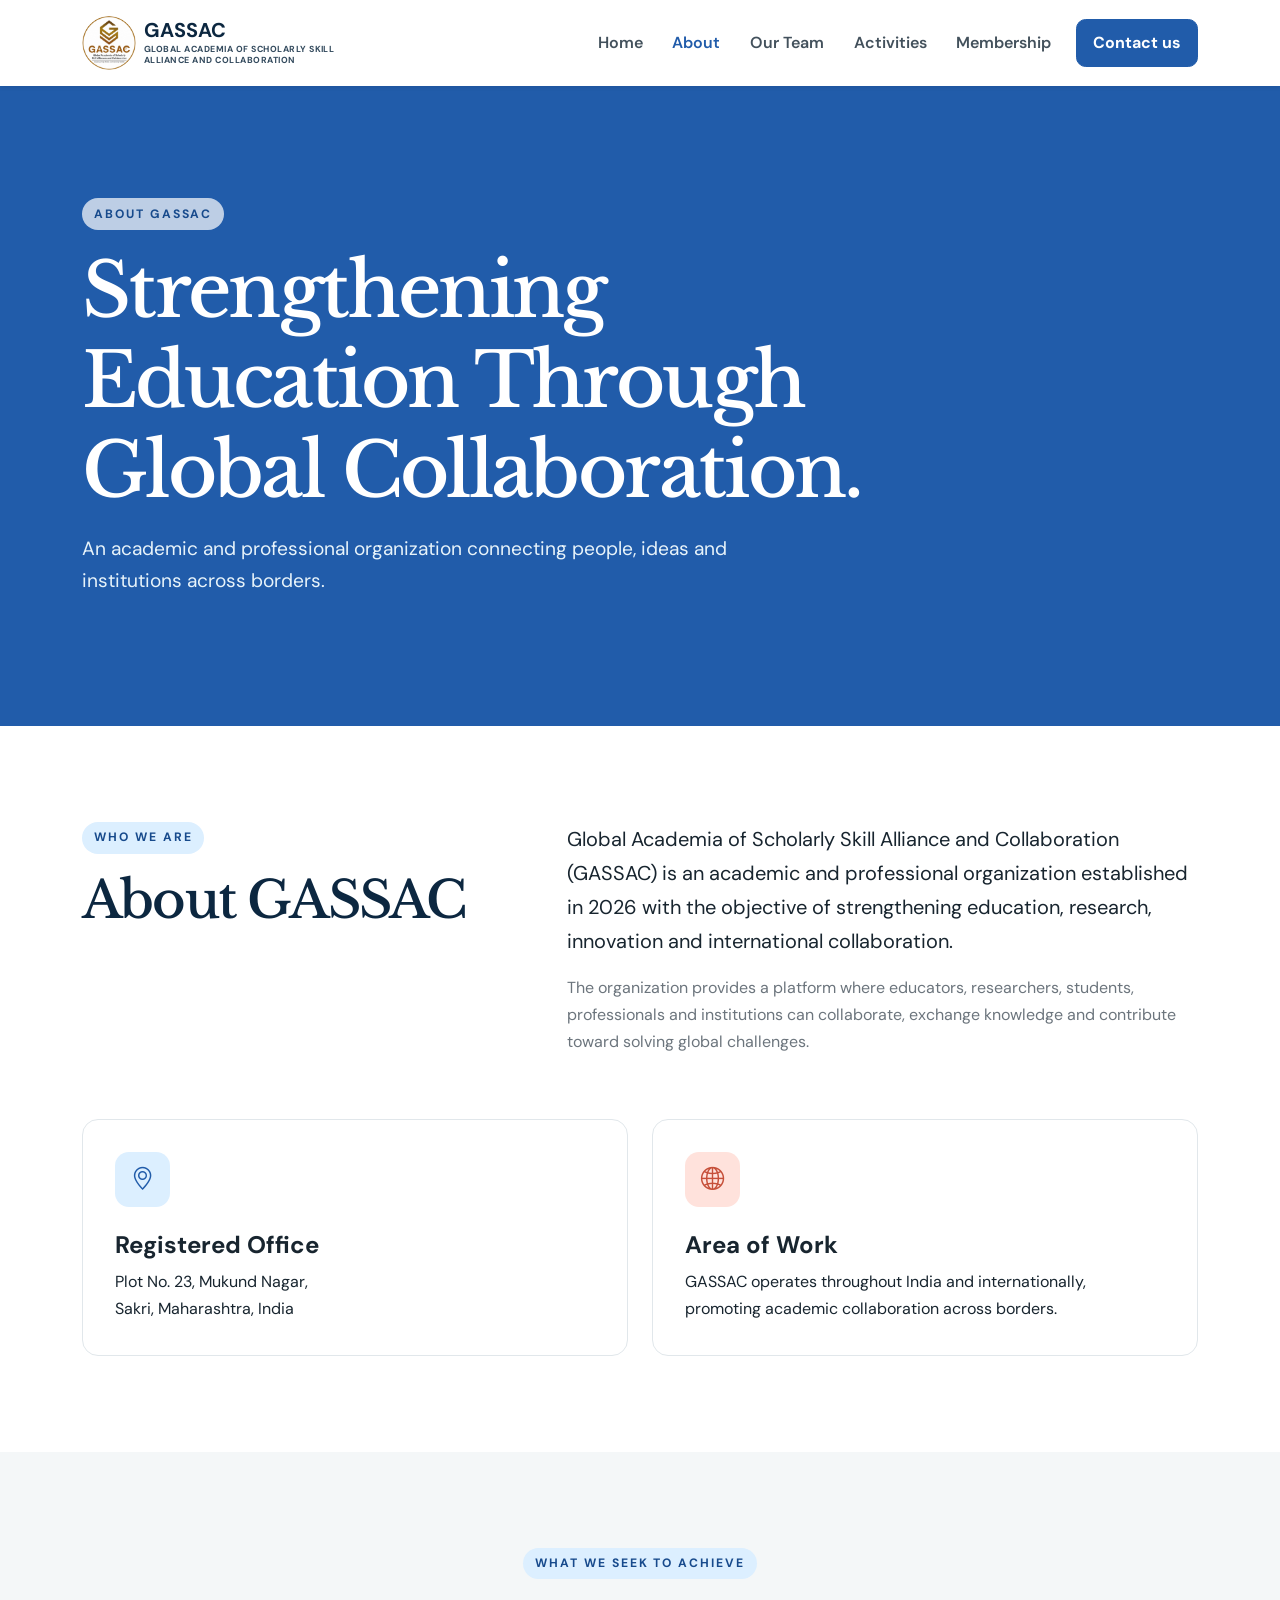
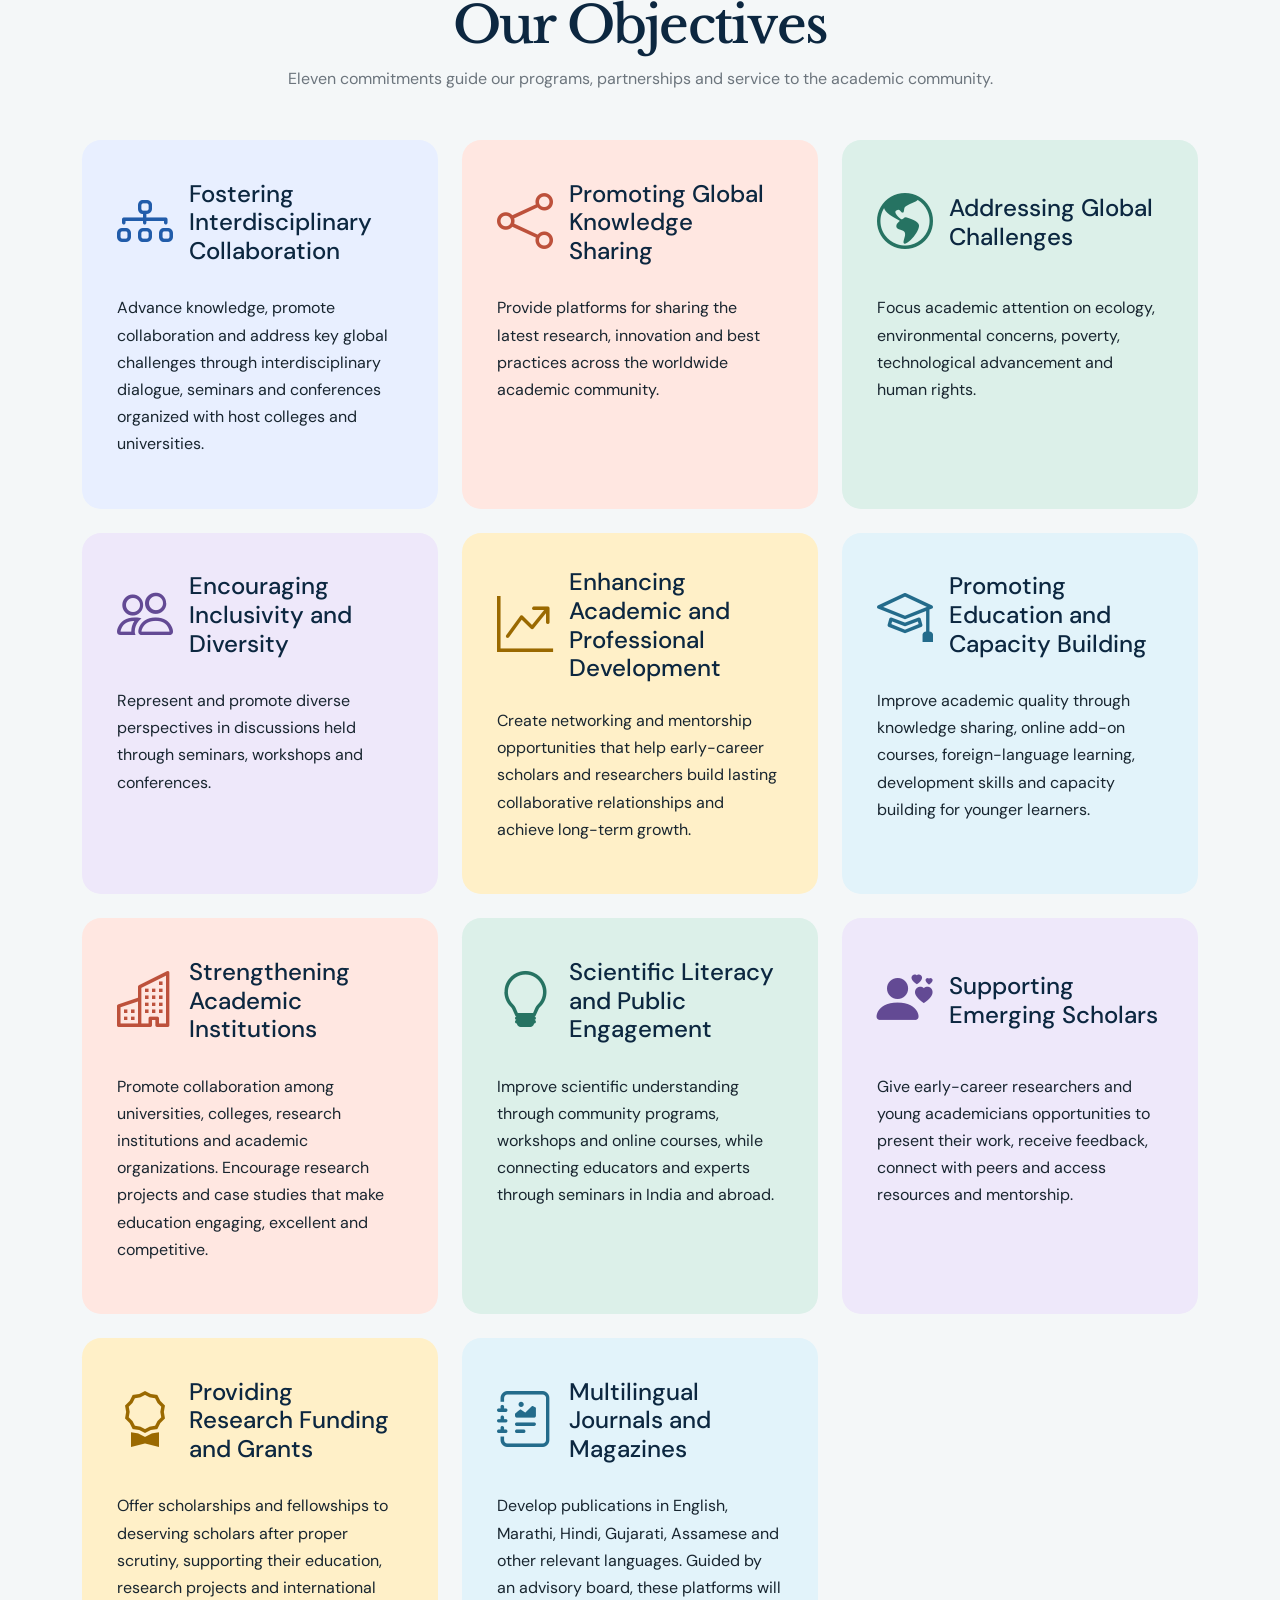
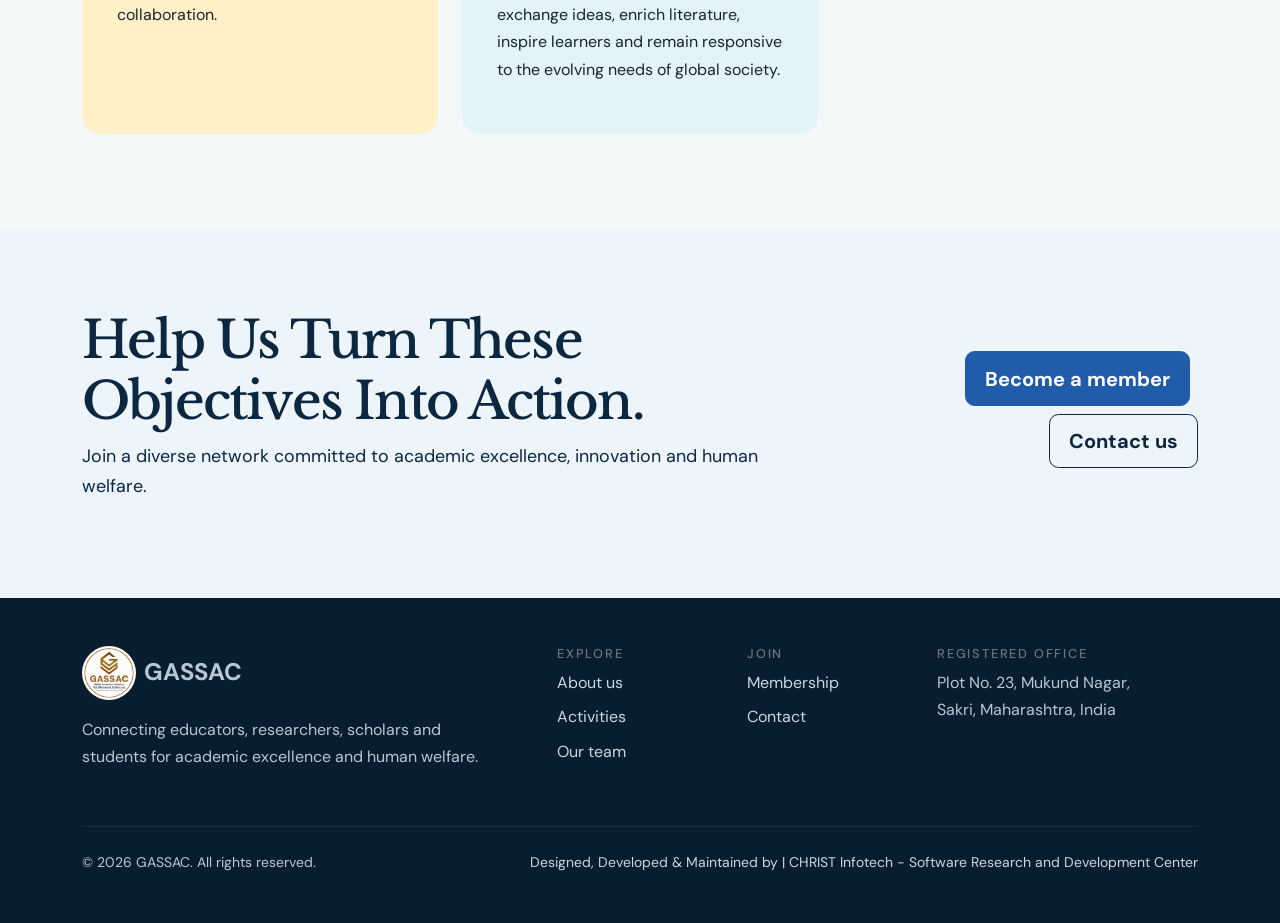
==== commit 88b77b3a: "Changes" ====
--- a/about.html
+++ b/about.html
@@ -4,7 +4,8 @@
   <meta charset="utf-8">
   <meta name="viewport" content="width=device-width, initial-scale=1">
   <meta name="description" content="Global Academia of Scholarly Skill Alliance and Collaboration — advancing education, research and global cooperation.">
-  <title>About Us | Global Academia</title>
+  <title>About Us | GASSAC</title>
+  <link rel="icon" type="image/jpeg" href="assets/images/logo.jpeg">
   <link rel="preconnect" href="https://fonts.googleapis.com">
   <link rel="preconnect" href="https://fonts.gstatic.com" crossorigin>
   <link href="https://fonts.googleapis.com/css2?family=DM+Sans:wght@400;500;600;700&family=Libre+Baskerville:wght@700&display=swap" rel="stylesheet">
@@ -215,7 +216,7 @@
       <div class="footer-credit-row small">
         <span>© <span id="year"></span> GASSAC. All rights reserved.</span>
         <div class="footer-credit-links">
-          <a href="https://christinfotech.org/" target="_blank" rel="noopener">CHRIST Infotech - Software Research and Development Center</a>
+          <a href="https://christinfotech.org/" target="_blank" rel="noopener">Designed, Developed & Maintained by | CHRIST Infotech - Software Research and Development Center</a>
         </div>
       </div>
     </div>
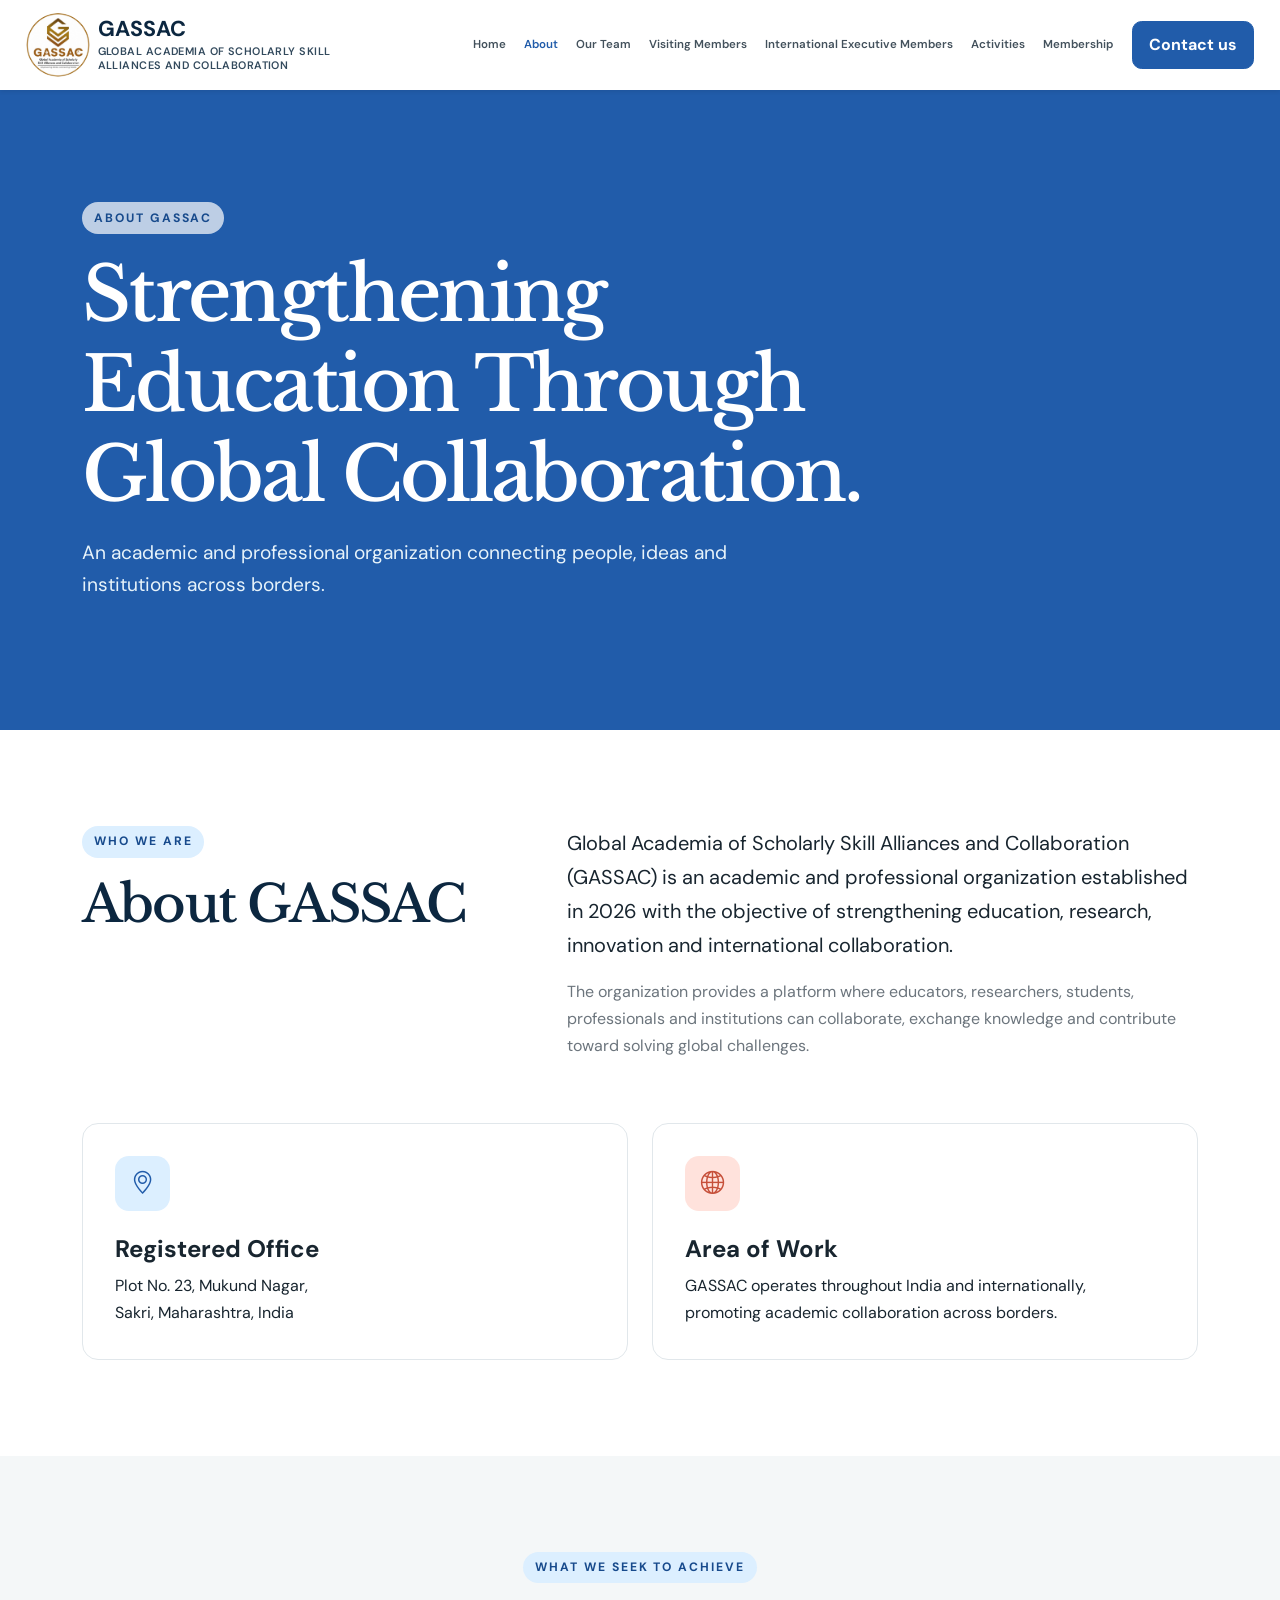
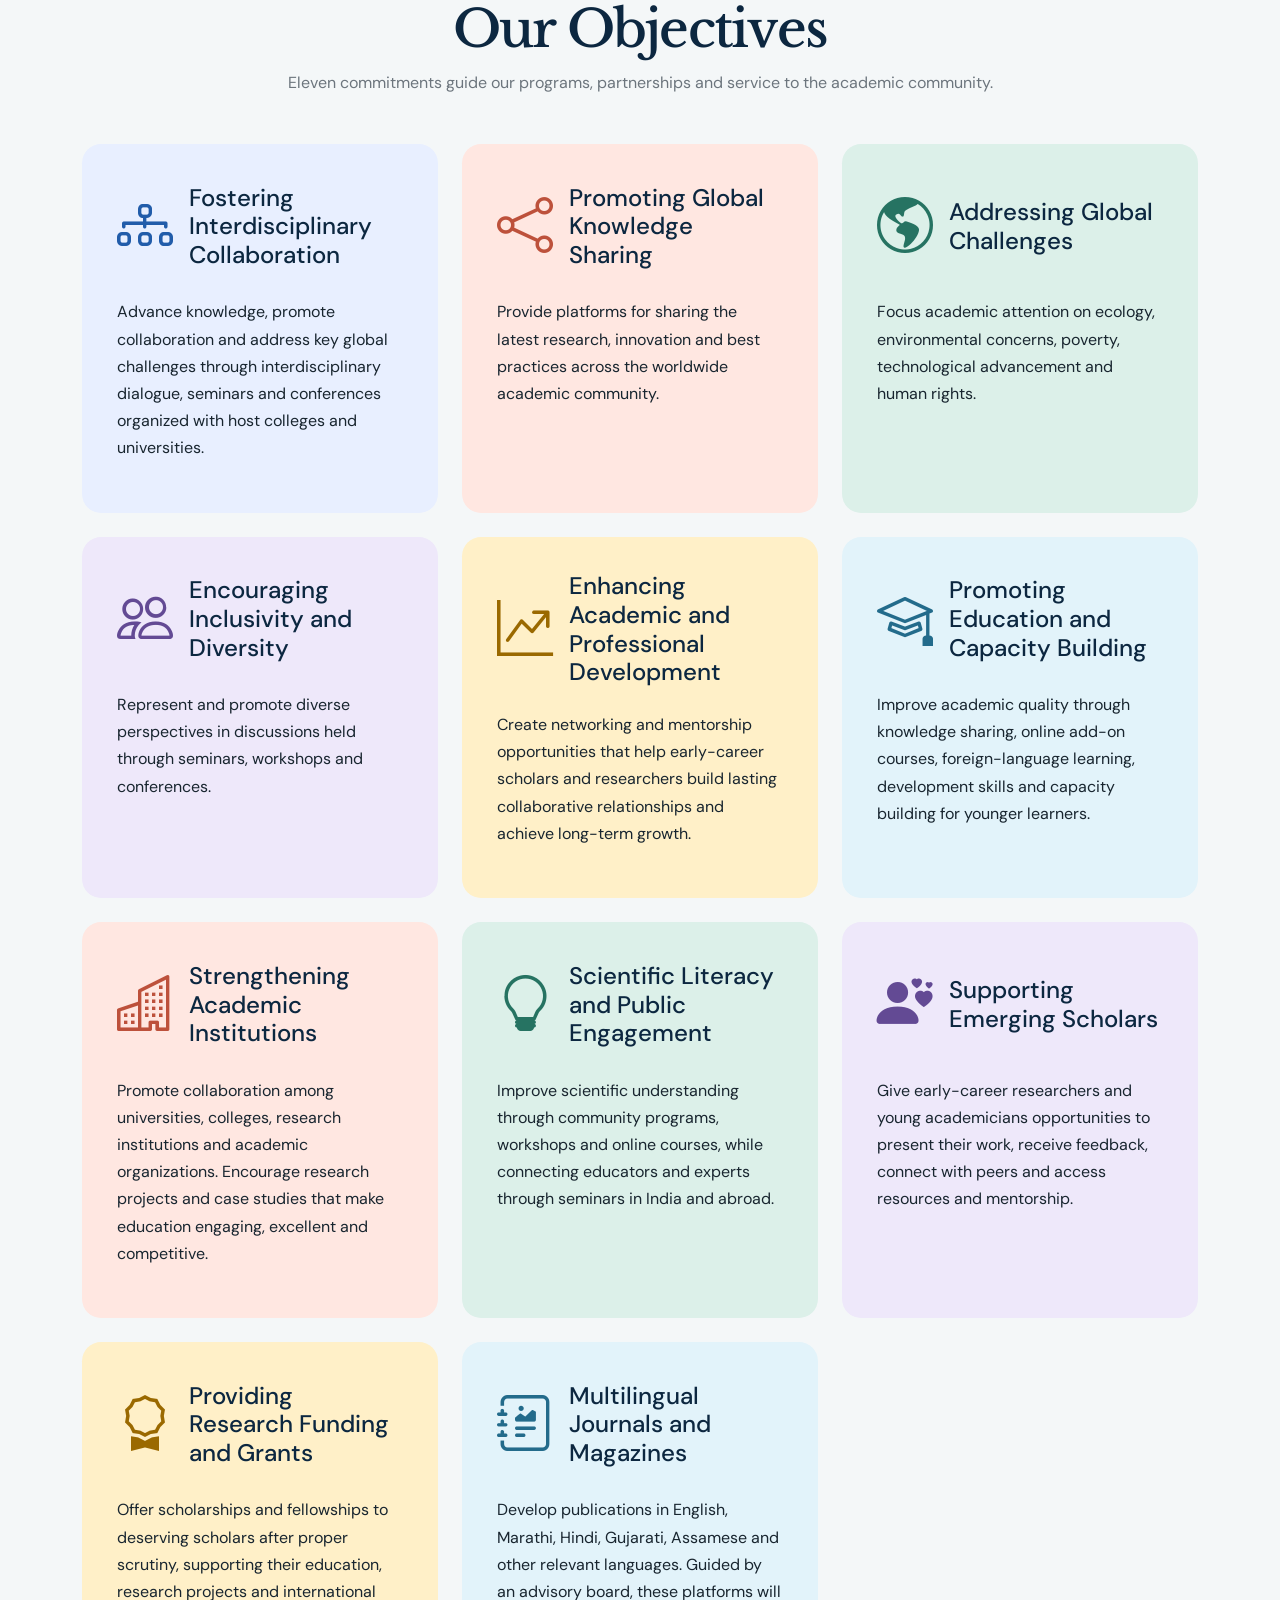
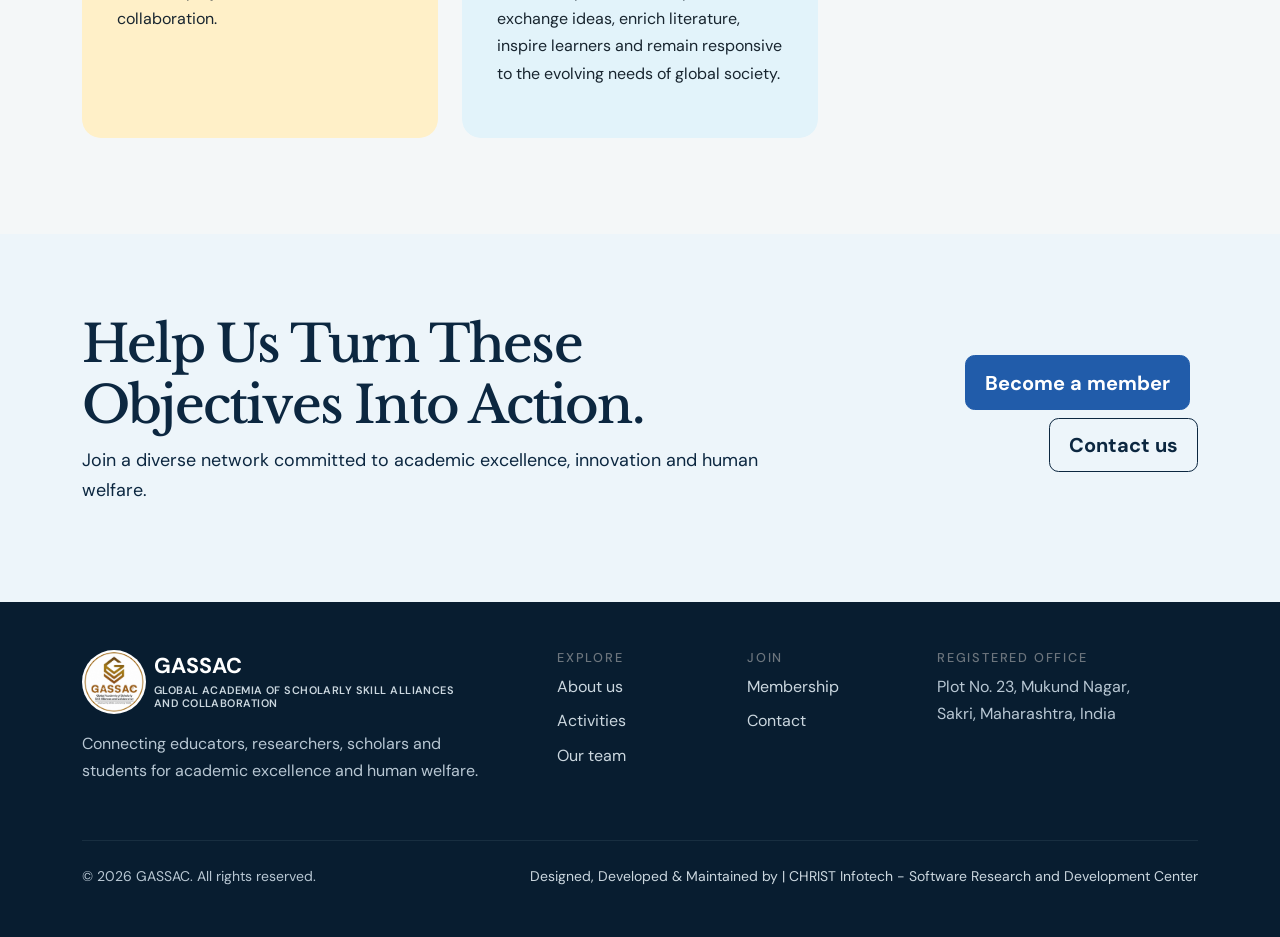
==== commit 99e5565a: "Requested changes" ====
--- a/about.html
+++ b/about.html
@@ -3,7 +3,7 @@
 <head>
   <meta charset="utf-8">
   <meta name="viewport" content="width=device-width, initial-scale=1">
-  <meta name="description" content="Global Academia of Scholarly Skill Alliance and Collaboration — advancing education, research and global cooperation.">
+  <meta name="description" content="Global Academia of Scholarly Skill Alliances and Collaboration — advancing education, research and global cooperation.">
   <title>About Us | GASSAC</title>
   <link rel="icon" type="image/jpeg" href="assets/images/logo.jpeg">
   <link rel="preconnect" href="https://fonts.googleapis.com">
@@ -22,7 +22,7 @@
         <img class="brand-logo" src="assets/images/logo.jpeg" alt="GASSAC logo">
         <span class="brand-name">
           <strong>GASSAC</strong>
-          <small>Global Academia of Scholarly Skill<br>Alliance and Collaboration</small>
+          <small>Global Academia of Scholarly Skill<br>Alliances and Collaboration</small>
         </span>
       </a>
       <button class="navbar-toggler" type="button" data-bs-toggle="collapse" data-bs-target="#mainNav" aria-controls="mainNav" aria-expanded="false" aria-label="Toggle navigation">
@@ -33,6 +33,8 @@
           <li class="nav-item"><a class="nav-link" href="index.html">Home</a></li>
           <li class="nav-item"><a class="nav-link active" href="about.html">About</a></li>
           <li class="nav-item"><a class="nav-link" href="team.html">Our Team</a></li>
+          <li class="nav-item"><a class="nav-link" href="visiting-members.html">Visiting Members</a></li>
+          <li class="nav-item"><a class="nav-link" href="international-executive-members.html">International Executive Members</a></li>
           <li class="nav-item"><a class="nav-link" href="activities.html">Activities</a></li>
           <li class="nav-item"><a class="nav-link" href="membership.html">Membership</a></li>
           <li class="nav-item ms-lg-2"><a class="btn btn-primary px-3" href="contact.html">Contact us</a></li>
@@ -58,7 +60,7 @@
             <h2 class="mt-3">About GASSAC</h2>
           </div>
           <div class="col-lg-7">
-            <p class="fs-5">Global Academia of Scholarly Skill Alliance and Collaboration (GASSAC) is an academic and professional organization established in 2026 with the objective of strengthening education, research, innovation and international collaboration.</p>
+            <p class="fs-5">Global Academia of Scholarly Skill Alliances and Collaboration (GASSAC) is an academic and professional organization established in 2026 with the objective of strengthening education, research, innovation and international collaboration.</p>
             <p class="text-secondary">The organization provides a platform where educators, researchers, students, professionals and institutions can collaborate, exchange knowledge and contribute toward solving global challenges.</p>
           </div>
         </div>
@@ -192,7 +194,7 @@
         <div class="col-lg-5">
           <div class="d-flex align-items-center gap-2 mb-3">
             <img class="brand-logo footer-logo" src="assets/images/logo.jpeg" alt="GASSAC logo">
-            <strong class="fs-4">GASSAC</strong>
+            <span class="footer-brand-name"><strong>GASSAC</strong><small>Global Academia of Scholarly Skill Alliances and Collaboration</small></span>
           </div>
           <p class="footer-copy">Connecting educators, researchers, scholars and students for academic excellence and human welfare.</p>
         </div>
--- a/css/style.css
+++ b/css/style.css
@@ -58,10 +58,23 @@
 
 .navbar-brand small {
     display: block;
-    font-size: .62rem;
-    letter-spacing: .14em;
+    font-size: .68rem;
+    letter-spacing: .04em;
+    line-height: 1.25;
     text-transform: uppercase;
-    color: var(--muted)
+    color: var(--muted);
+    font-weight: 600
+}
+
+.navbar-brand .h6,
+.navbar-brand .brand-full-name {
+    margin: .25rem 0 0;
+    color: var(--muted);
+    font-size: .68rem;
+    font-weight: 600;
+    letter-spacing: .04em;
+    line-height: 1.25;
+    text-transform: uppercase
 }
 
 .brand-mark {
@@ -82,9 +95,9 @@
 }
 
 .brand-logo {
-    width: 54px;
-    height: 54px;
-    flex: 0 0 54px;
+    width: 64px;
+    height: 64px;
+    flex: 0 0 64px;
     border-radius: 50%;
     object-fit: contain
 }
@@ -98,6 +111,11 @@
     font-weight: 600;
     color: #43515c !important;
     padding: .65rem .8rem !important
+}
+
+.navbar .nav-item:last-child,
+.navbar .nav-item:last-child .btn {
+    flex-shrink: 0
 }
 
 .nav-link.active,
@@ -801,16 +819,106 @@
 }
 
 .brand-name>strong {
-    display: block
+    display: block;
+    color: var(--navy);
+    font-size: 1.35rem;
+    line-height: 1.1
+}
+
+.footer-brand-name {
+    line-height: 1.25
+}
+
+.footer-brand-name strong {
+    display: block;
+    color: #fff;
+    font-size: 1.35rem
+}
+
+.footer-brand-name small {
+    display: block;
+    max-width: 320px;
+    margin-top: .25rem;
+    color: #cbd7df;
+    font-size: .68rem;
+    font-weight: 600;
+    letter-spacing: .04em;
+    text-transform: uppercase
+}
+
+.placeholder-panel {
+    padding: clamp(2rem, 5vw, 4rem);
+    border: 1px solid #dfe7ec;
+    border-radius: 1.25rem;
+    background: var(--soft);
+    text-align: center
 }
 
 .navbar-brand .brand-name small {
     margin-top: .22rem;
-    font-size: .55rem;
+    font-size: .68rem;
     line-height: 1.25;
-    letter-spacing: .055em;
+    letter-spacing: .04em;
     color: #334a5d;
-    font-weight: 700
+    font-weight: 600
+}
+
+@media (min-width: 1200px) {
+    .navbar>.container {
+        max-width: none;
+        padding-inline: clamp(1rem, 2vw, 2rem)
+    }
+
+    .navbar-brand {
+        flex-shrink: 0;
+        margin-right: clamp(.75rem, 1.5vw, 1.5rem)
+    }
+
+    .navbar-nav {
+        flex-wrap: nowrap;
+        white-space: nowrap
+    }
+
+    .navbar .nav-link {
+        padding-inline: clamp(.28rem, .55vw, .55rem) !important;
+        font-size: clamp(.72rem, .76vw, .86rem)
+    }
+
+    .navbar .nav-item:last-child {
+        margin-left: .5rem !important
+    }
+}
+
+@media (min-width: 992px) and (max-width: 1199.98px) {
+    .navbar-expand-lg .navbar-toggler {
+        display: block
+    }
+
+    .navbar-expand-lg .navbar-collapse {
+        display: none !important;
+        flex-basis: 100%
+    }
+
+    .navbar-expand-lg .navbar-collapse.show {
+        display: block !important
+    }
+
+    .navbar-expand-lg .navbar-nav {
+        flex-direction: column;
+        align-items: flex-start !important;
+        padding: 1rem 0
+    }
+}
+
+@media (max-width: 1199.98px) {
+    .navbar .nav-item:last-child {
+        align-self: flex-start
+    }
+
+    .navbar .nav-item:last-child .btn {
+        display: inline-block;
+        width: auto
+    }
 }
 
 .footer-credit-row {
@@ -1127,13 +1235,15 @@
     }
 
     .navbar-brand .brand-logo {
-        width: 42px;
-        height: 42px;
-        flex-basis: 42px
-    }
-
-    .navbar-brand .brand-name small {
-        font-size: .46rem;
+        width: 50px;
+        height: 50px;
+        flex-basis: 50px
+    }
+
+    .navbar-brand .brand-name small,
+    .navbar-brand .h6,
+    .navbar-brand .brand-full-name {
+        font-size: .56rem;
         letter-spacing: .025em
     }
 
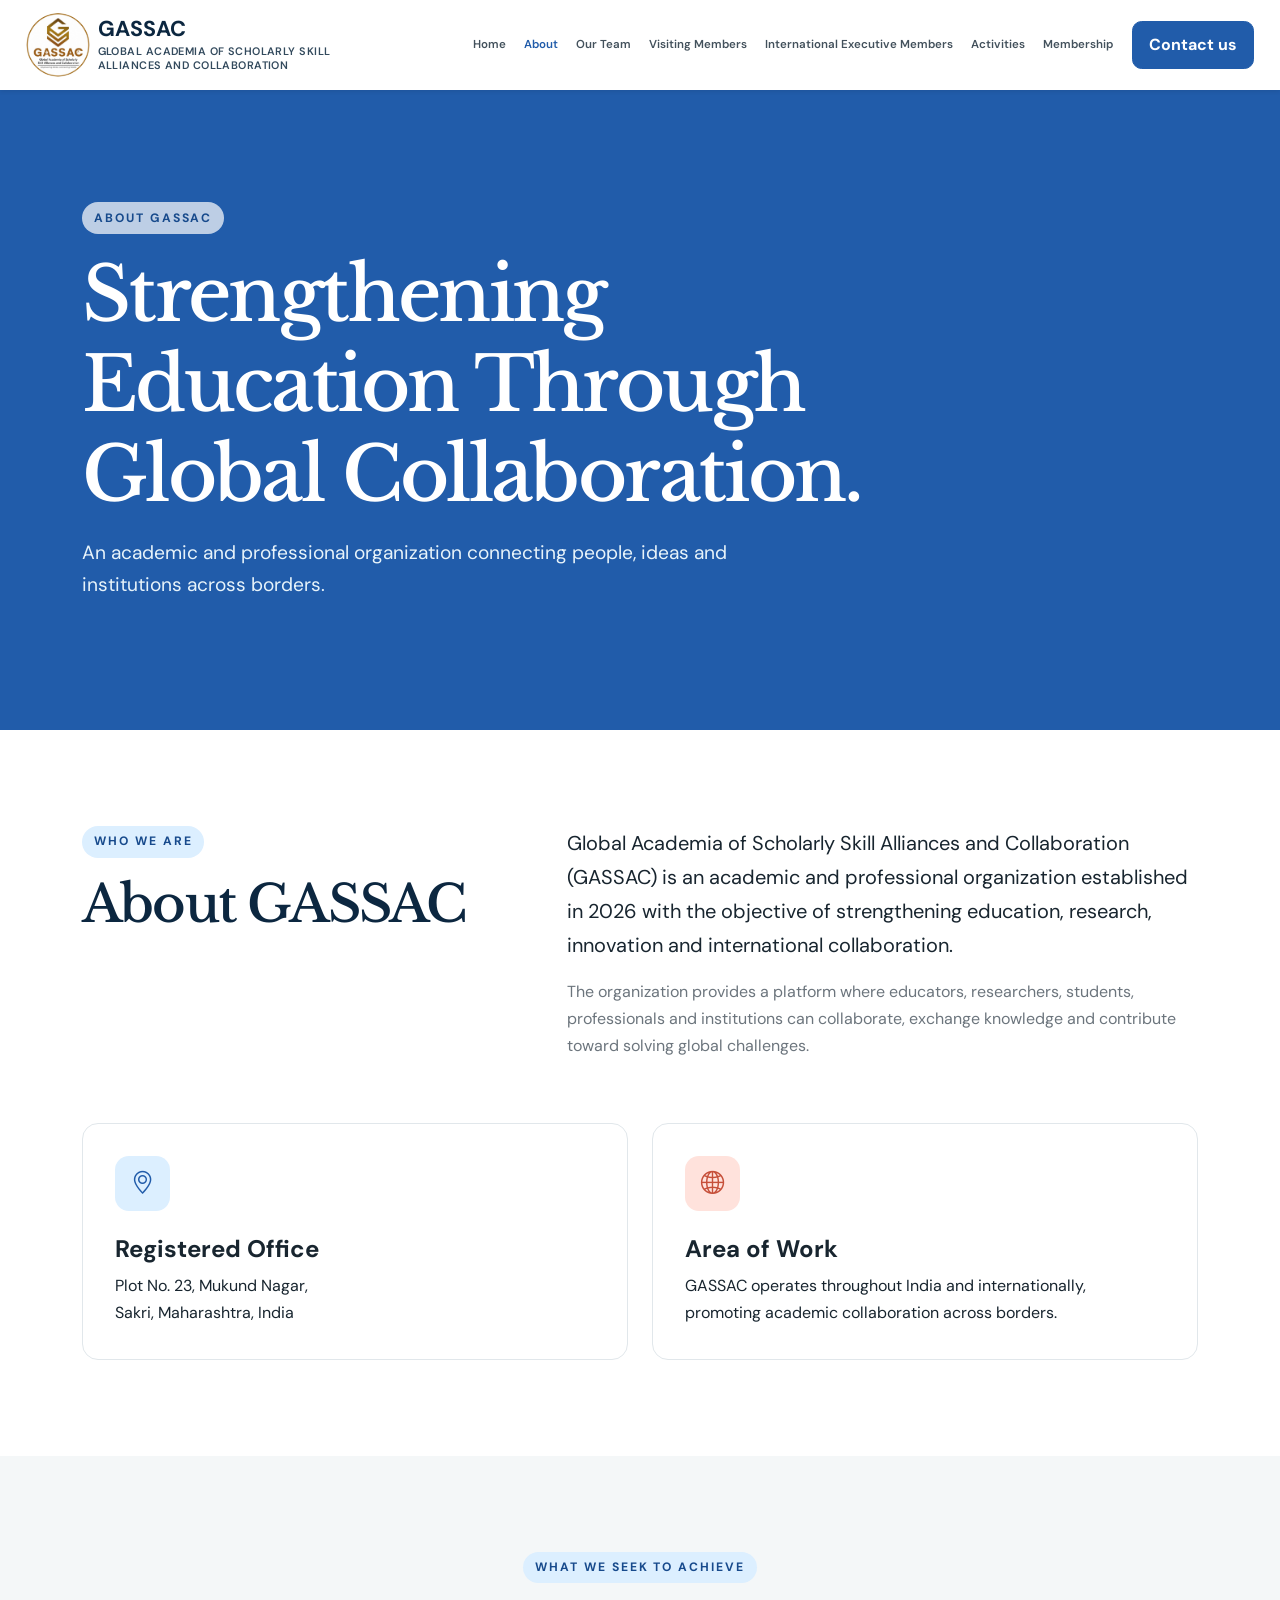
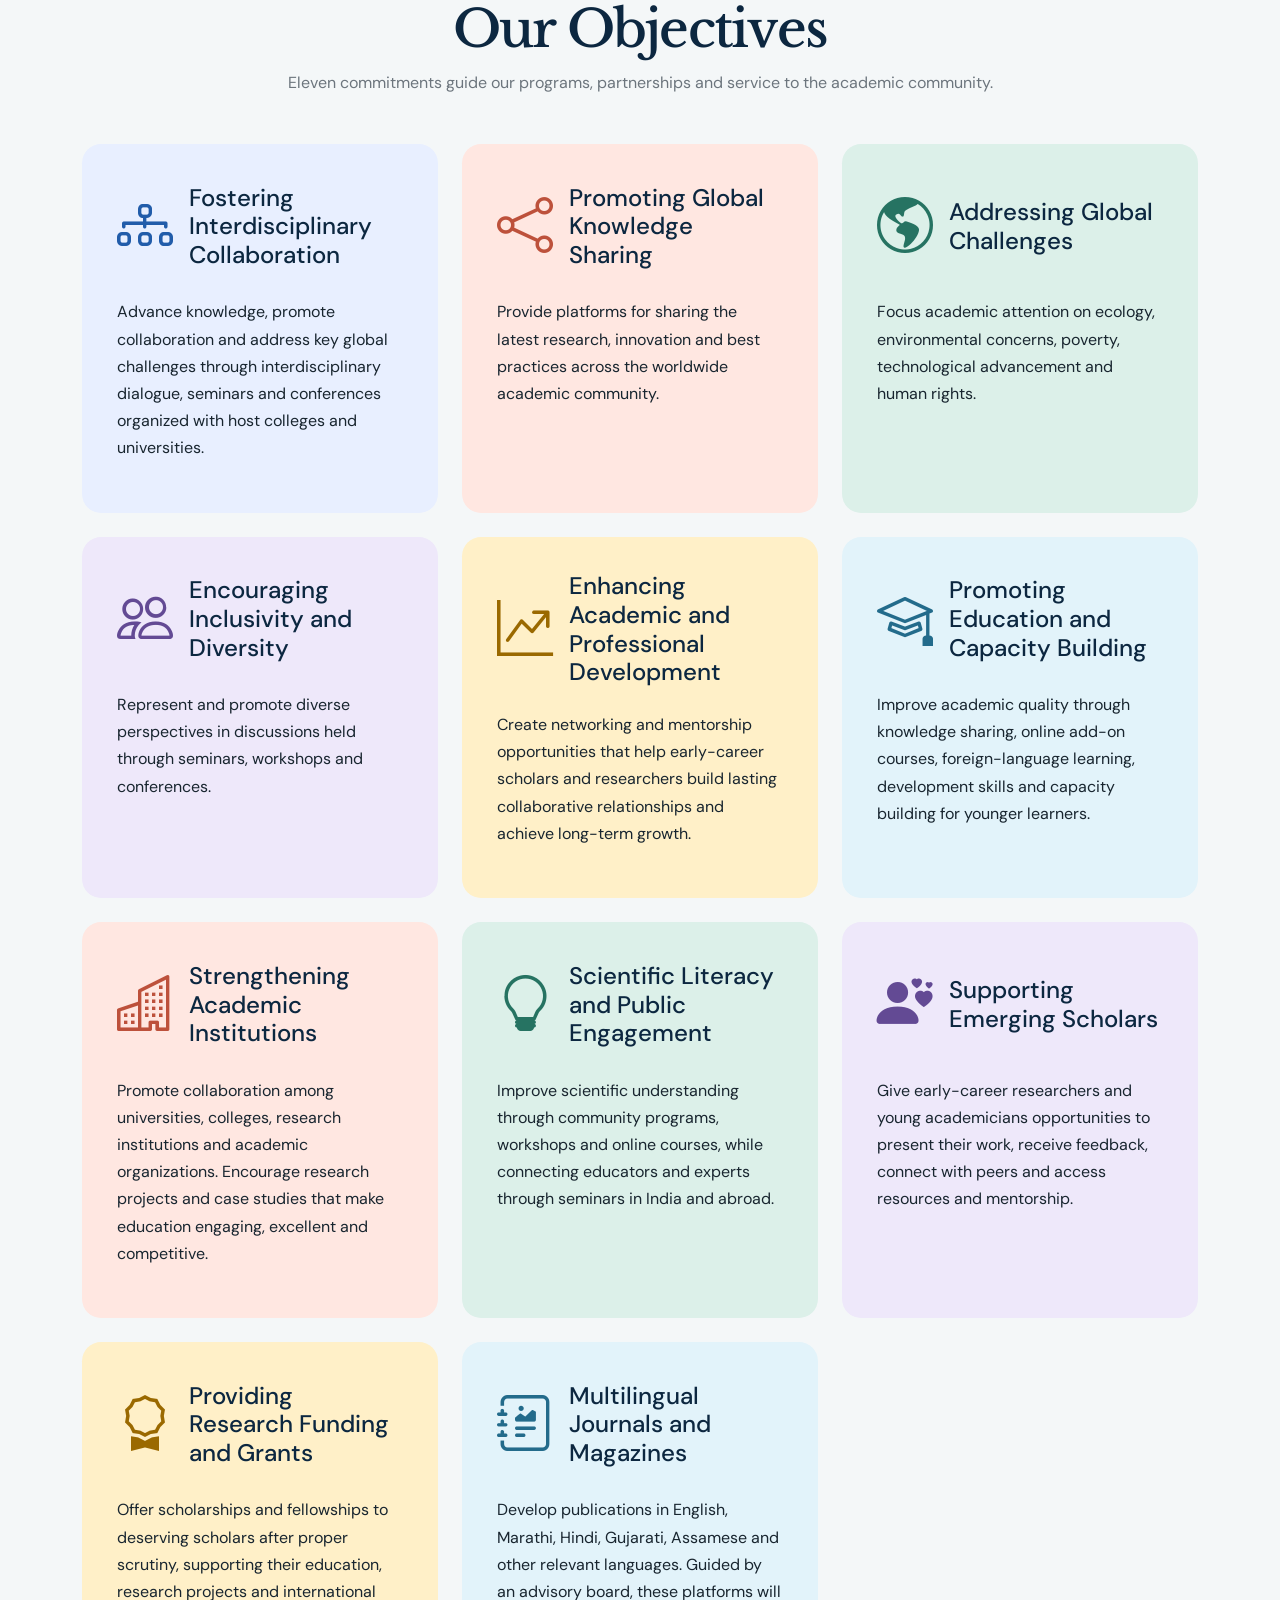
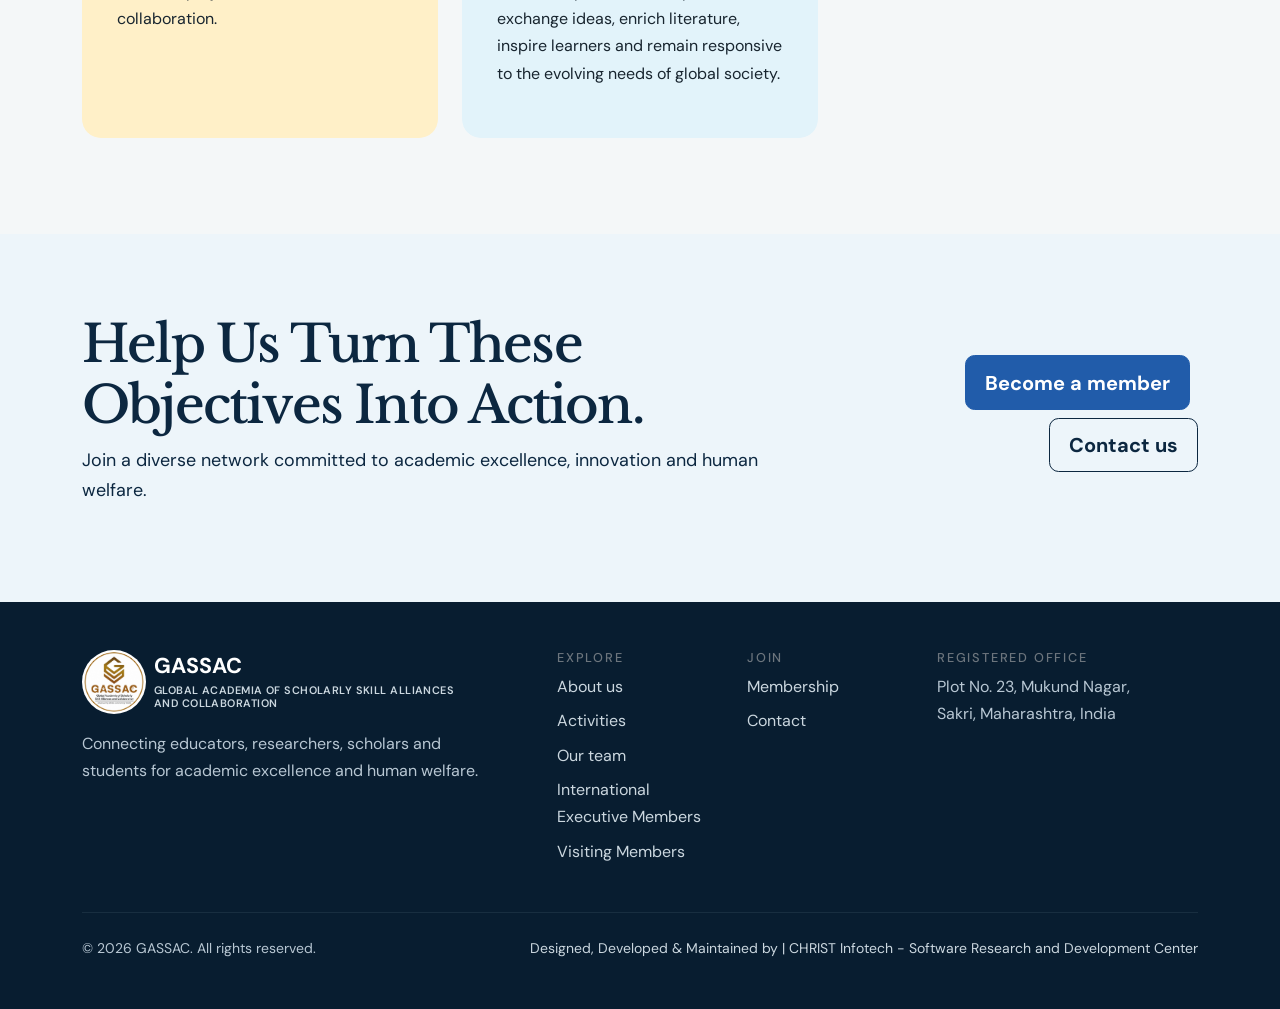
==== commit 1d0e6772: "Changes" ====
--- a/about.html
+++ b/about.html
@@ -203,6 +203,8 @@
           <a href="about.html">About us</a>
           <a href="activities.html">Activities</a>
           <a href="team.html">Our team</a>
+          <a href="international-executive-members.html">International Executive Members</a>
+          <a href="visiting-members.html">Visiting Members</a>
         </div>
         <div class="col-6 col-lg-2">
           <h2 class="footer-title text-secondary">Join</h2>
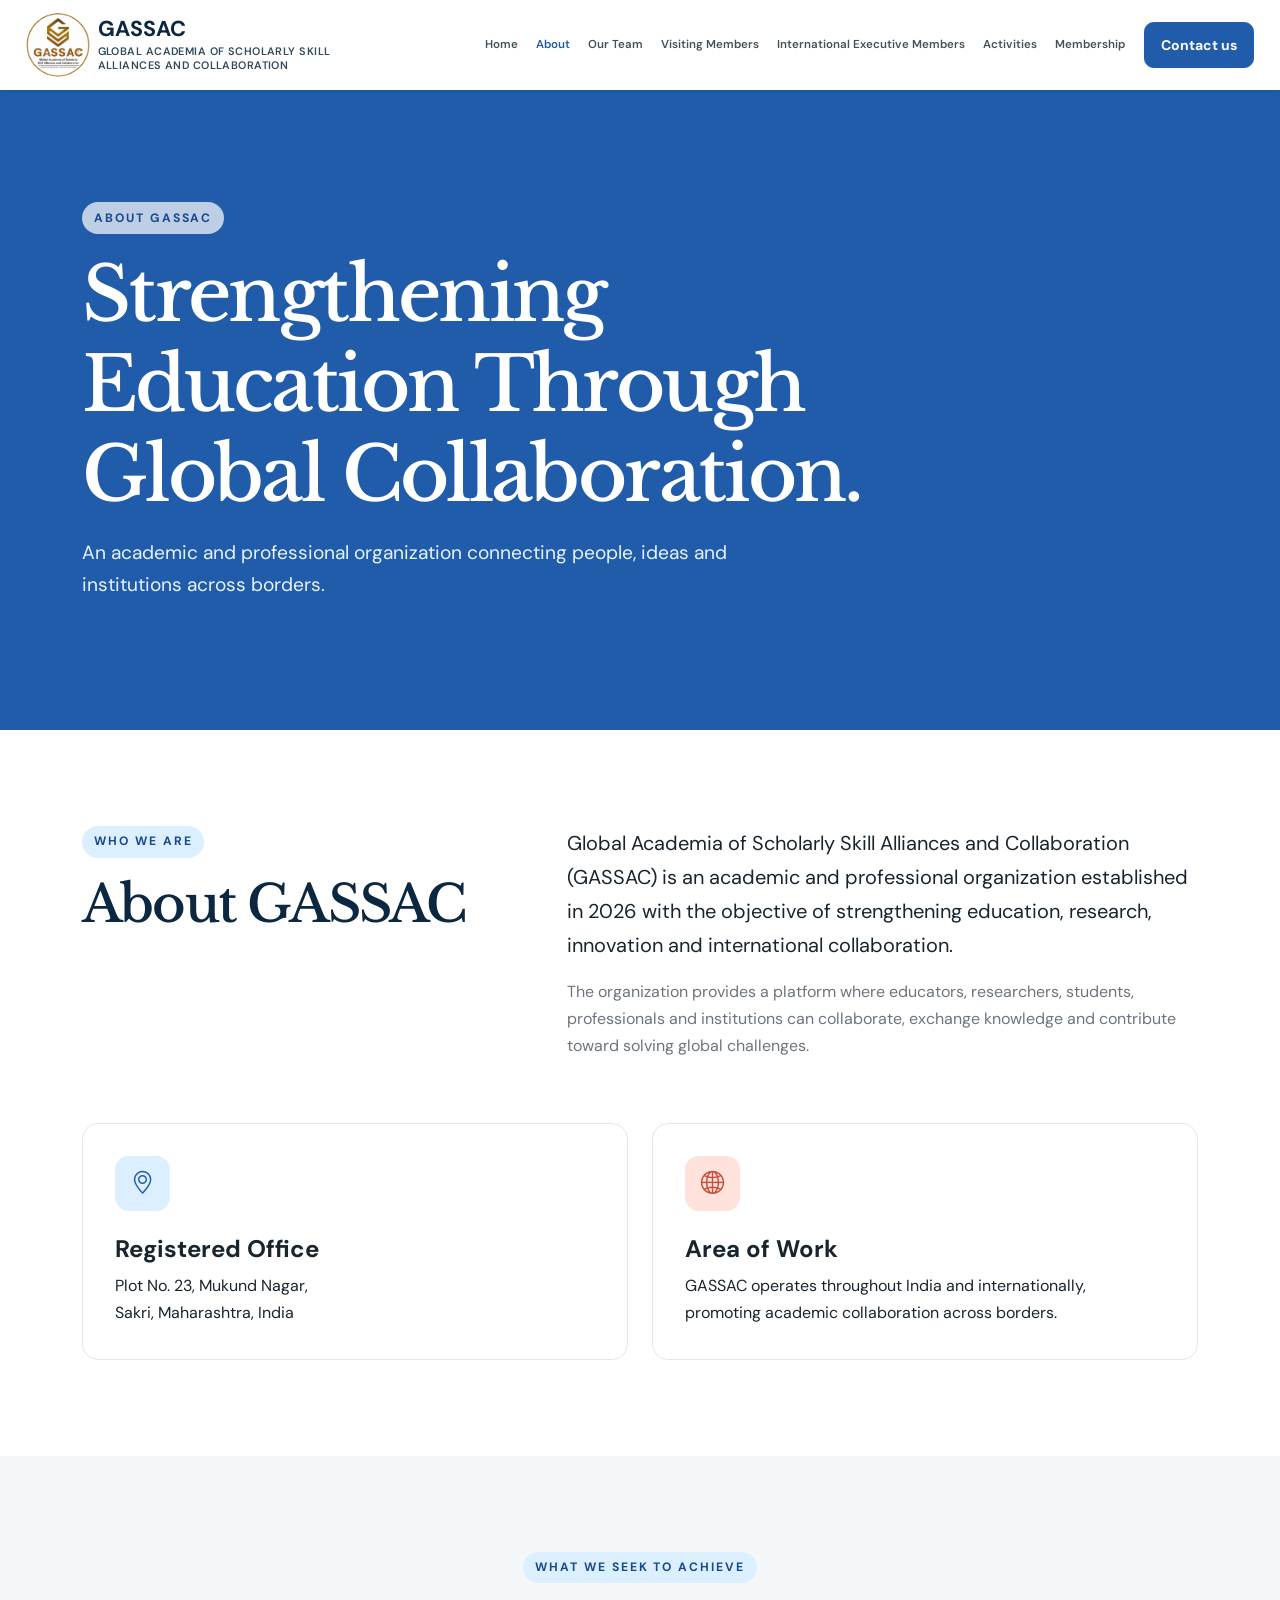
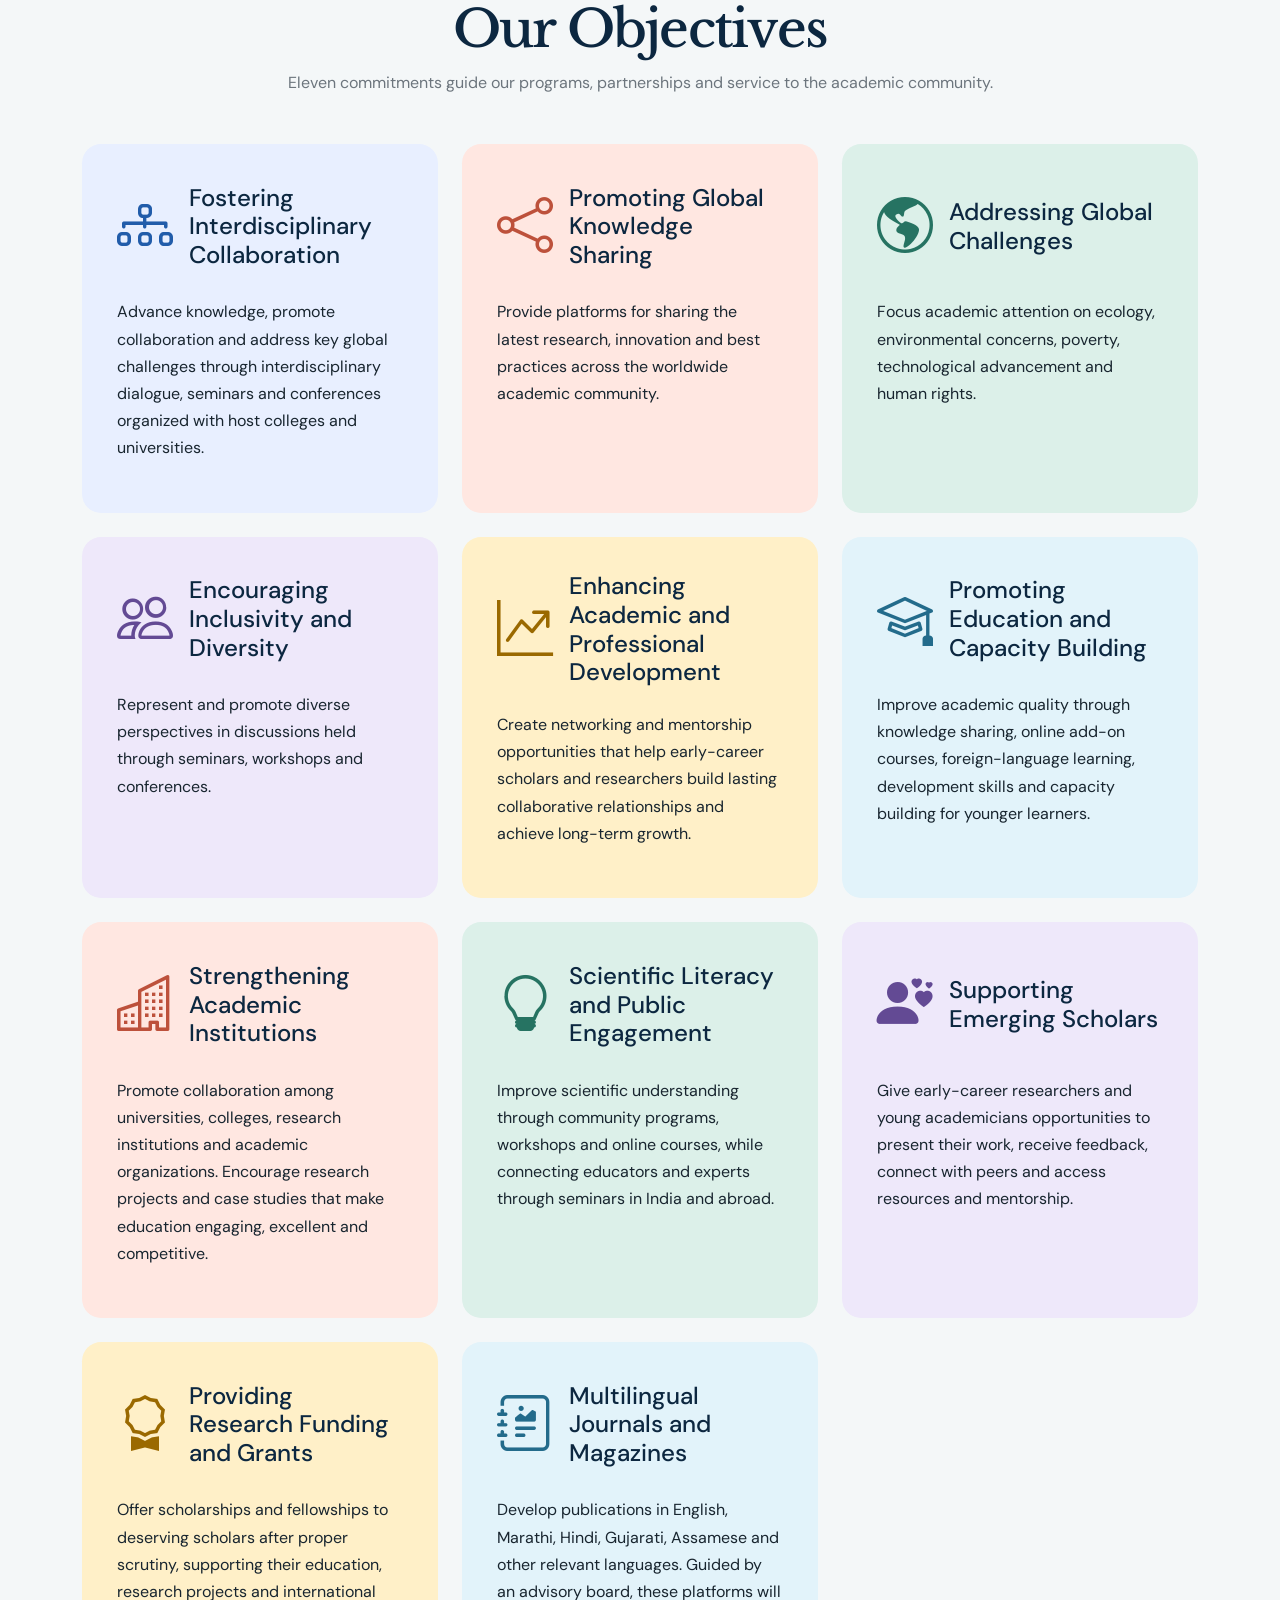
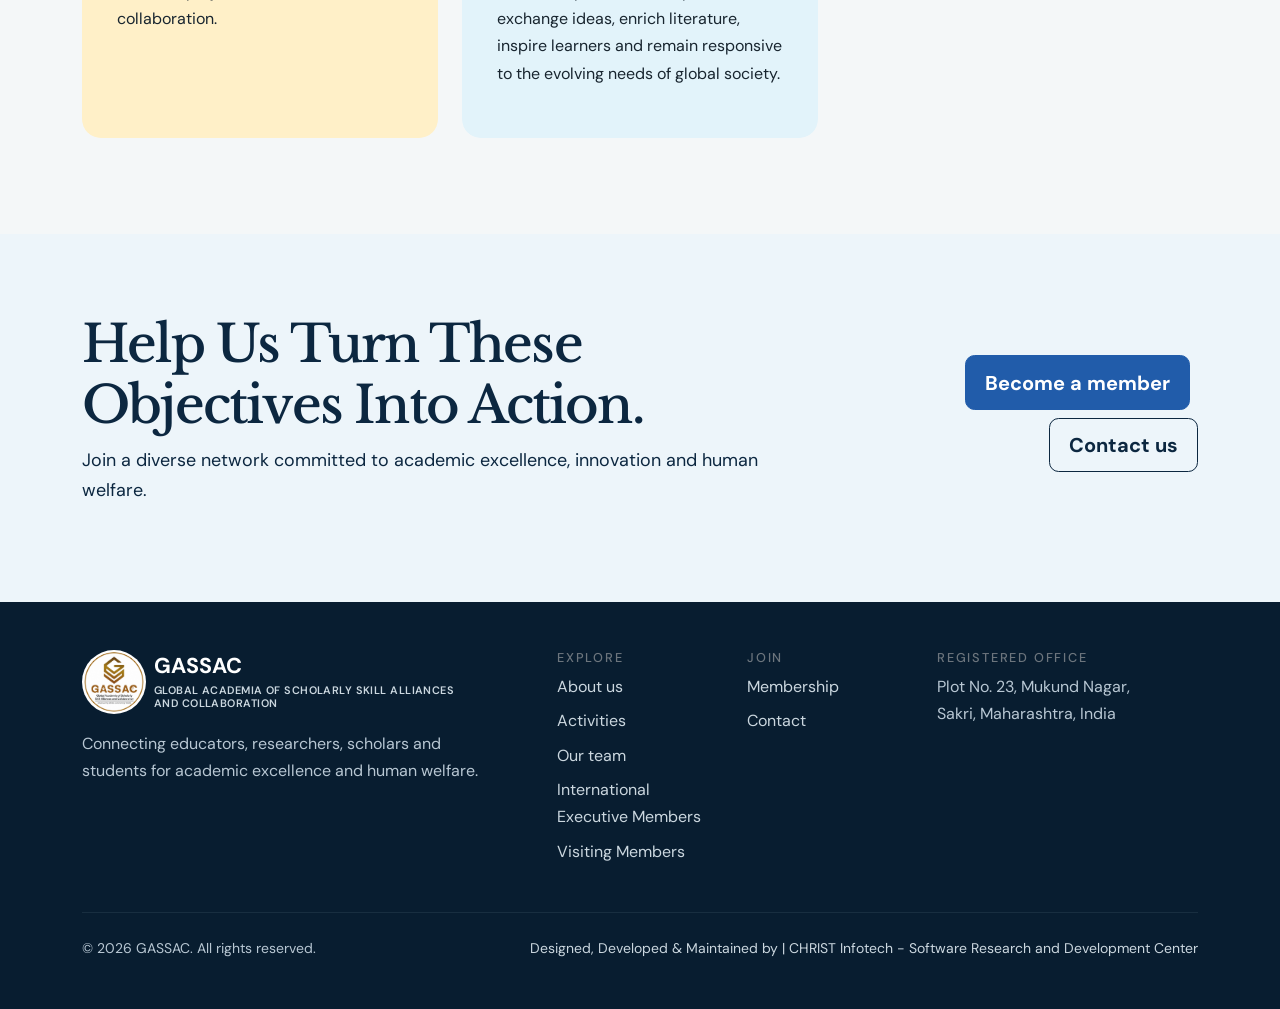
==== commit 5d44b807: "Changes" ====
--- a/about.html
+++ b/about.html
@@ -37,7 +37,7 @@
           <li class="nav-item"><a class="nav-link" href="international-executive-members.html">International Executive Members</a></li>
           <li class="nav-item"><a class="nav-link" href="activities.html">Activities</a></li>
           <li class="nav-item"><a class="nav-link" href="membership.html">Membership</a></li>
-          <li class="nav-item ms-lg-2"><a class="btn btn-primary px-3" href="contact.html">Contact us</a></li>
+          <li class="nav-item ms-lg-2"><a class="btn btn-primary btn-sm px-3" href="contact.html">Contact us</a></li>
         </ul>
       </div>
     </div>
